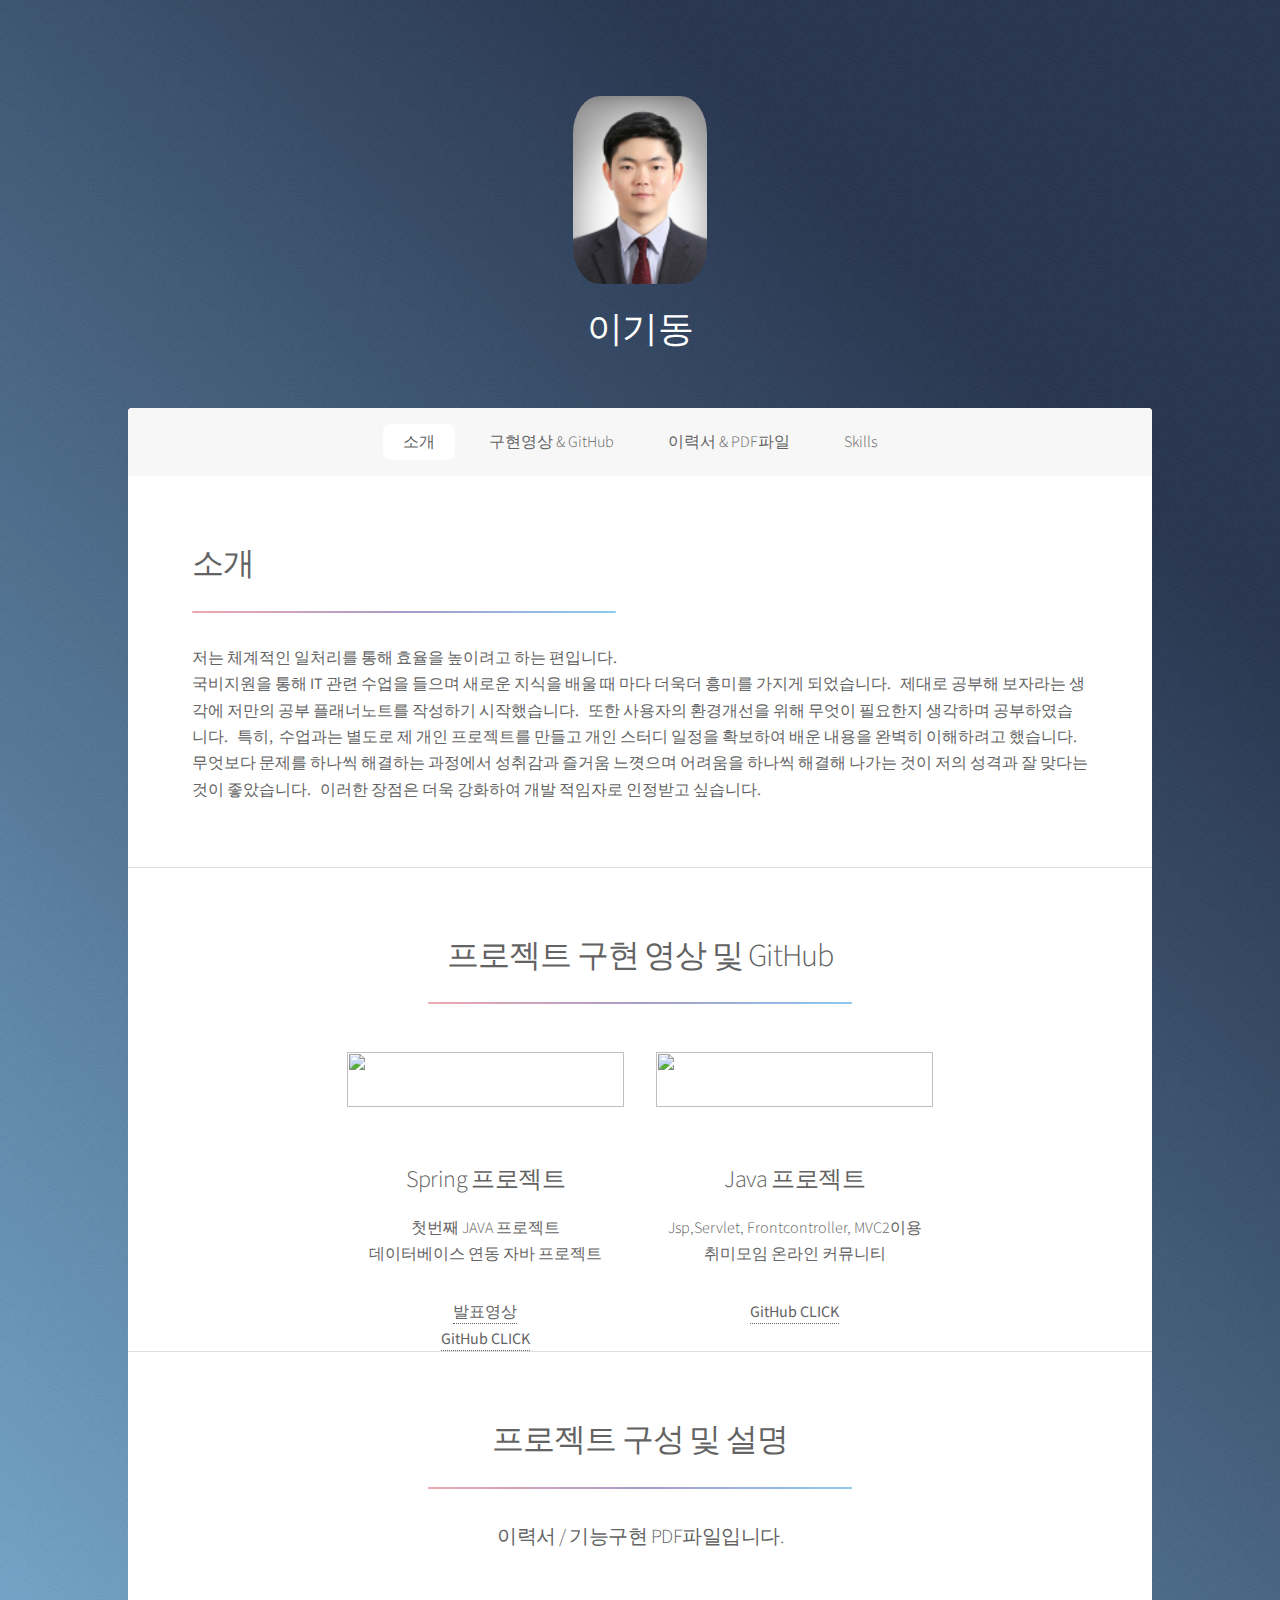
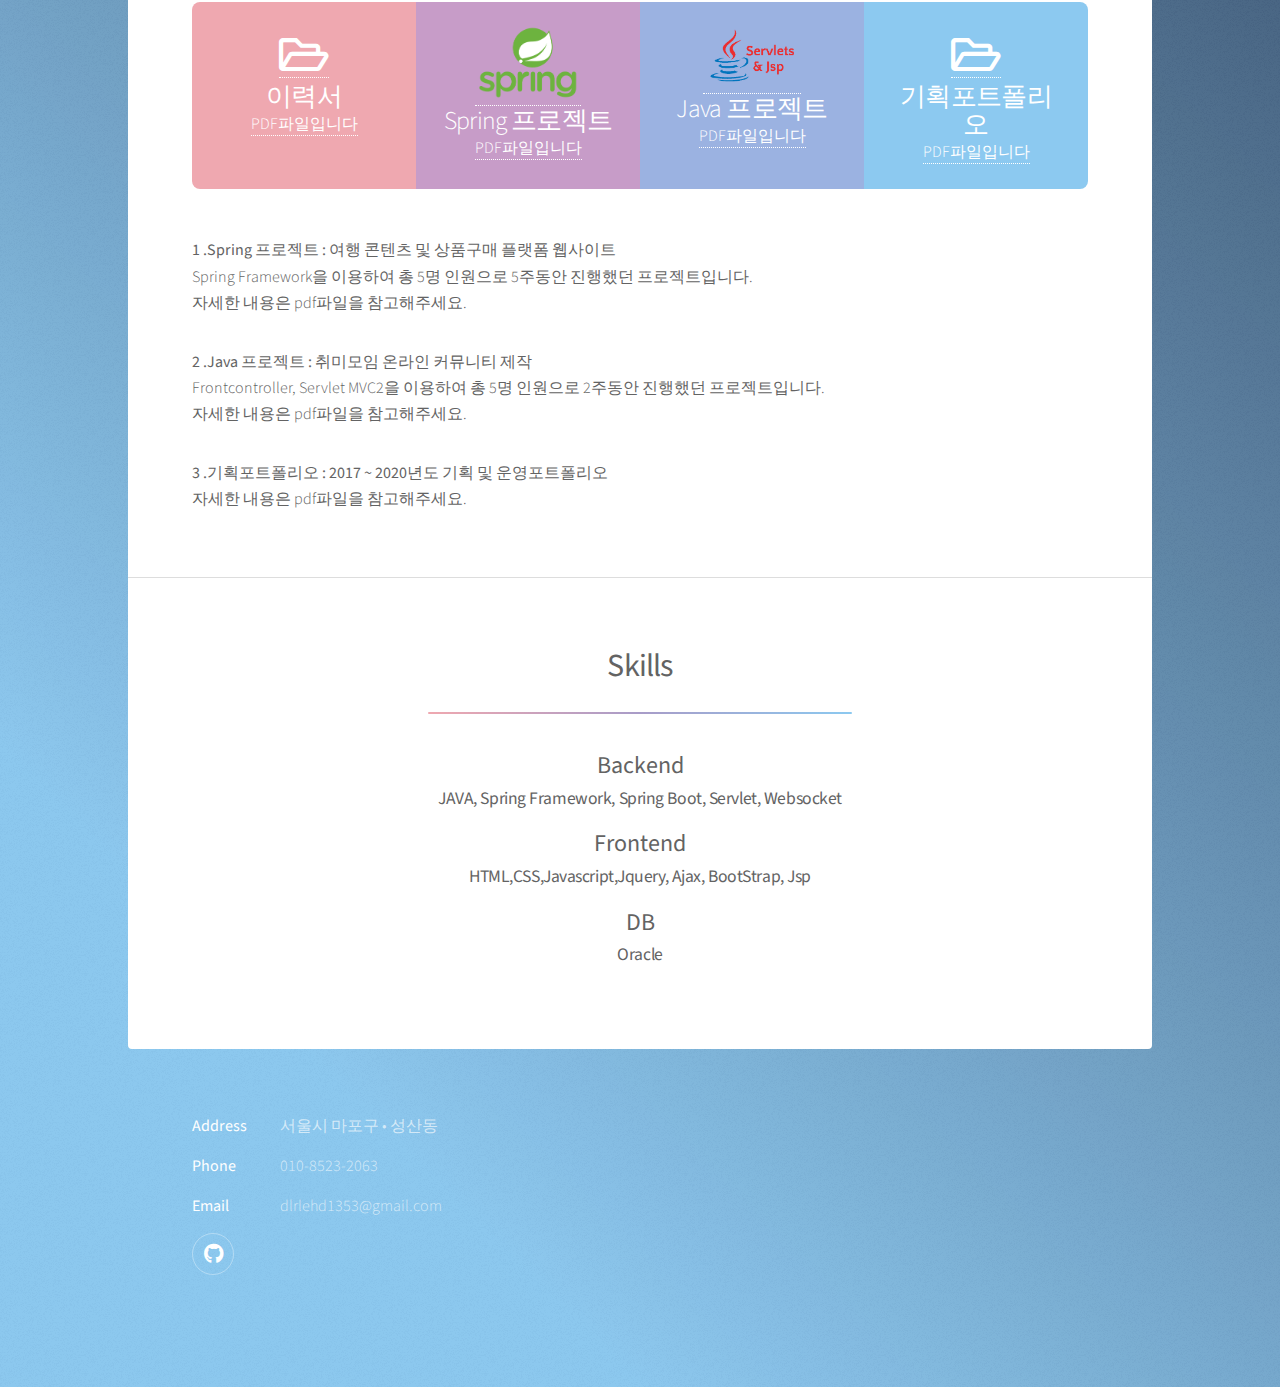
==== index.html @ ff9228d5 "update_resume_20211006" ====
<!DOCTYPE HTML>
<!--
	Stellar by HTML5 UP
	html5up.net | @ajlkn
	Free for personal and commercial use under the CCA 3.0 license (html5up.net/license)
-->
<html>
	<head>
		<title>Stellar by HTML5 UP</title>
		<meta charset="utf-8" />
		<meta name="viewport" content="width=device-width, initial-scale=1, user-scalable=no" />
		<link rel="stylesheet" href="assets/css/main.css" />
		<noscript><link rel="stylesheet" href="assets/css/noscript.css" /></noscript>
	</head>
	<body class="is-preload">

		<!-- Wrapper -->
			<div id="wrapper">

				<!-- Header -->
					<header id="header" class="alt">
						<span class="logo"><img src="images/idpic.jpg" alt="" /></span>
						<h1>이기동</h1>
					</header>

				<!-- Nav -->
					<nav id="nav">
						<ul>
							<li><a href="#intro" class="active">소개</a></li>
							<li><a href="#first">구현영상 & GitHub</a></li>
							<li><a href="#second">이력서 & PDF파일</a></li>
							<li><a href="#cta">Skills</a></li>
						</ul>
					</nav>

				<!-- Main -->
					<div id="main">

						<!-- Introduction -->
							<section id="intro" class="main">
								<div class="spotlight">
									<div class="content">
										<header class="major">
											<h2>소개</h2>
										</header>
										<p class="font_size">저는 체계적인 일처리를 통해 효율을 높이려고 하는 편입니다. <br>
											국비지원을 통해 IT 관련 수업을 들으며 새로운 지식을 배울 때 마다 더욱더 흥미를 가지게 되었습니다. &nbsp;
											제대로 공부해 보자라는 생각에 저만의 공부 플래너노트를 작성하기 시작했습니다. &nbsp; 
											또한 사용자의 환경개선을 위해 무엇이 필요한지 생각하며 공부하였습니다. &nbsp;
											특히,&nbsp; 수업과는 별도로 제 개인 프로젝트를 만들고 개인 스터디 일정을 확보하여 배운 내용을 완벽히 이해하려고 했습니다. &nbsp;
											무엇보다 문제를 하나씩 해결하는 과정에서 성취감과 즐거움 느꼇으며 어려움을 하나씩 해결해 나가는 것이 저의 성격과
											잘 맞다는 것이 좋았습니다. &nbsp; 이러한 장점은 더욱 강화하여 개발 적임자로 인정받고 싶습니다.
										</p>
									</div>
								</div>
							</section>

						<!-- First Section -->
							<section id="first" class="main special">
								<header class="major">
									<h2>프로젝트 구현 영상 및 GitHub</h2>
								</header>
								<ul class="features">
									<li>
										<img class="project_imgMain" src="images/java 메인화면.png"></img>
										<h2>Spring 프로젝트</h2>
										<p>첫번째 JAVA 프로젝트 <br>데이터베이스 연동 자바 프로젝트</p>
										<a href="https://bit.ly/3nSnLwA"><strong>발표영상</strong></a>
										<br>
										<a href="https://github.com/ricky9397/MiniProject"><strong>GitHub CLICK</strong></a>
									</li>
									<li>
										<img class="project_imgMain" src="images/springmain.png"></img>
										<h2>Java 프로젝트</h2>
										<p>Jsp,Servlet, Frontcontroller, MVC2이용<br>취미모임 온라인 커뮤니티</p>
										<a href="https://github.com/ricky9397/Spring_FinalProject"><strong>GitHub CLICK</strong></a>
									</li>
								</ul>
							</section>

						<!-- Second Section -->
							<section id="second" class="main special">
								<header class="major">
									<h2>프로젝트 구성 및 설명</h2>
									<p>이력서 / 기능구현 PDF파일입니다.</p>
								</header>
								<ul class="statistics">
									<li class="style1">
										<a href="개발지원_이력 및 자기소개서.pdf"><span class="icon fa-folder-open"></span>
										<strong>이력서</strong> PDF파일입니다</a>
									</li>
									<li class="style2">
										<a href="(07.26~09.05)final project 기술서.pdf"><img src="images/spring.png" class="jspsevlet_img">
										<strong>Spring 프로젝트</strong> PDF파일입니다</a>
									</li>
									<li class="style4">
										<a href="(06.14~07.02)semi project 기술서.pdf"><img src="images/jsp.png" class="spring_img">
										<strong>Java 프로젝트</strong> PDF파일입니다</a>
									</li>
									<li class="style5">
										<a href="(2017~2020년도)기획및운영포트폴리오.pdf"><span class="icon fa-folder-open"></span>
										<strong>기획포트폴리오</strong> PDF파일입니다</a>
									</li>
								</ul>
								<p class="p_font">
									<strong class="p_font">1 .Spring 프로젝트 : 여행 콘텐츠 및 상품구매 플랫폼 웹사이트</strong><br>
									Spring Framework을 이용하여 총 5명 인원으로 5주동안 진행했던 프로젝트입니다.<br> 
                                    자세한 내용은 pdf파일을 참고해주세요.
								</p>									
								<p class="p_font">
									<strong class="p_font">2 .Java 프로젝트 : 취미모임 온라인 커뮤니티 제작</strong><br>
                                    Frontcontroller, Servlet MVC2을 이용하여 총 5명 인원으로 2주동안 진행했던 프로젝트입니다.<br> 
                                    자세한 내용은 pdf파일을 참고해주세요.
								</p>
                                <p class="p_font">
									<strong class="p_font">3 .기획포트폴리오 : 2017 ~ 2020년도 기획 및 운영포트폴리오</strong><br>
                                    자세한 내용은 pdf파일을 참고해주세요.
								</p>
							</section>

						<!-- Get Started -->
							<section id="cta" class="main special">
								<header class="major">
									<h2 class="font_size">Skills</h2>
									<strong class="font_size2">Backend</strong><h4 class="font_size">JAVA, Spring Framework, Spring Boot, Servlet, Websocket</h4>
									<strong class="font_size2">Frontend</strong><h4 class="font_size">HTML,CSS,Javascript,Jquery, Ajax, BootStrap, Jsp</h4>
									<strong class="font_size2">DB</strong><h4 class="font_size">Oracle</h4>
								</header>
							</section>
					</div>

				<!-- Footer -->
					<footer id="footer">
						<section>
							<dl class="alt">
								<dt>Address</dt>
								<dd>서울시 마포구 &bull; 성산동</dd>
								<dt>Phone</dt>
								<dd>010-8523-2063</dd>
								<dt>Email</dt>
								<dd>dlrlehd1353@gmail.com</dd><a href="https://github.com/Leekidong1" class="icon brands fa-github alt"><span class="label">GitHub</span></a>
							</dl>
						</section>
					</footer>

			</div>

		<!-- Scripts -->
			<script src="assets/js/jquery.min.js"></script>
			<script src="assets/js/jquery.scrollex.min.js"></script>
			<script src="assets/js/jquery.scrolly.min.js"></script>
			<script src="assets/js/browser.min.js"></script>
			<script src="assets/js/breakpoints.min.js"></script>
			<script src="assets/js/util.js"></script>
			<script src="assets/js/main.js"></script>
	</body>
</html>
---- assets/css/main.css ----
@import url(fontawesome-all.min.css);
@import 'https://fonts.googleapis.com/css?family=Source+Sans+Pro:300,400';

/*
	Stellar by HTML5 UP
	html5up.net | @ajlkn
	Free for personal and commercial use under the CCA 3.0 license (html5up.net/license)
*/

html, body, div, span, applet, object,
iframe, h1, h2, h3, h4, h5, h6, p, blockquote,
pre, a, abbr, acronym, address, big, cite,
code, del, dfn, em, img, ins, kbd, q, s, samp,
small, strike, strong, sub, sup, tt, var, b,
u, i, center, dl, dt, dd, ol, ul, li, fieldset,
form, label, legend, table, caption, tbody,
tfoot, thead, tr, th, td, article, aside,
canvas, details, embed, figure, figcaption,
footer, header, hgroup, menu, nav, output, ruby,
section, summary, time, mark, audio, video {
	margin: 0;
	padding: 0;
	border: 0;
	font-size: 100%;
	font: inherit;
	vertical-align: baseline;}

article, aside, details, figcaption, figure,
footer, header, hgroup, menu, nav, section {
	display: block;}

.project_imgMain{
	width: 100%;
	height: 50%;
}
.font_size2{
	font-size: 1.5em;
}
.p_font{
	text-align: left;
}

.font_size{
	font-weight: 400;
}
.java_img{
	width: 38%;
	border-radius: 10%;
}	
.spring_img{
	width: 56%;
}
.jspsevlet_img{
	width: 60%;
}

body {
	line-height: 1;
}

ol, ul {
	list-style: none;
}

blockquote, q {
	quotes: none;
}

	blockquote:before, blockquote:after, q:before, q:after {
		content: '';
		content: none;
	}

table {
	border-collapse: collapse;
	border-spacing: 0;
}

body {
	-webkit-text-size-adjust: none;
}

mark {
	background-color: transparent;
	color: inherit;
}

input::-moz-focus-inner {
	border: 0;
	padding: 0;
}

input, select, textarea {
	-moz-appearance: none;
	-webkit-appearance: none;
	-ms-appearance: none;
	appearance: none;
}

/* Basic */

	@-ms-viewport {
		width: device-width;
	}

	body {
		-ms-overflow-style: scrollbar;
	}

	@media screen and (max-width: 480px) {

		html, body {
			min-width: 320px;
		}

	}

	html {
		box-sizing: border-box;
	}

	*, *:before, *:after {
		box-sizing: inherit;
	}

	body {
		background-color: #935d8c;
		background-image: url("images/overlay.png"), -moz-linear-gradient(45deg, #e37682 15%, #5f4d93 85%);
		background-image: url("images/overlay.png"), -webkit-linear-gradient(45deg, #e37682 15%, #5f4d93 85%);
		background-image: url("images/overlay.png"), -ms-linear-gradient(45deg, #e37682 15%, #5f4d93 85%);
		background-image: url("images/overlay.png"), linear-gradient(45deg, #8cc9f0 15%, #26334c 85%);
	}

		body.is-preload *, body.is-preload *:before, body.is-preload *:after {
			-moz-animation: none !important;
			-webkit-animation: none !important;
			-ms-animation: none !important;
			animation: none !important;
			-moz-transition: none !important;
			-webkit-transition: none !important;
			-ms-transition: none !important;
			transition: none !important;
		}

/* Type */

	body {
		background-color: #935d8c;
		color: rgba(255, 255, 255, 0.65);
	}

	body, input, select, textarea {
		font-family: "Source Sans Pro", Helvetica, sans-serif;
		font-size: 17pt;
		font-weight: 300;
		line-height: 1.65;
	}

		@media screen and (max-width: 1680px) {

			body, input, select, textarea {
				font-size: 14pt;
			}

		}

		@media screen and (max-width: 1280px) {

			body, input, select, textarea {
				font-size: 12pt;
			}

		}

		@media screen and (max-width: 360px) {

			body, input, select, textarea {
				font-size: 11pt;
			}

		}

	a {
		-moz-transition: color 0.2s ease, border-bottom 0.2s ease;
		-webkit-transition: color 0.2s ease, border-bottom 0.2s ease;
		-ms-transition: color 0.2s ease, border-bottom 0.2s ease;
		transition: color 0.2s ease, border-bottom 0.2s ease;
		text-decoration: none;
		border-bottom: dotted 1px;
		color: inherit;
	}

		a:hover {
			border-bottom-color: transparent;
		}

	strong, b {
		font-weight: 400;
	}

	em, i {
		font-style: italic;
	}

	p {
		margin: 0 0 2em 0;
	}

		p.content {
			-moz-columns: 20em 2;
			-webkit-columns: 20em 2;
			-ms-columns: 20em 2;
			columns: 20em 2;
			-moz-column-gap: 2em;
			-webkit-column-gap: 2em;
			-ms-column-gap: 2em;
			column-gap: 2em;
			text-align: justify;
		}

	h1, h2, h3, h4, h5, h6 {
		font-weight: 300;
		line-height: 1.5;
		margin: 0 0 0.7em 0;
		letter-spacing: -0.025em;
	}

		h1 a, h2 a, h3 a, h4 a, h5 a, h6 a {
			color: inherit;
			text-decoration: none;
		}

	h1 {
		font-size: 2.5em;
		line-height: 1.2;
	}

	h2 {
		font-size: 1.5em;
	}

	h3 {
		font-size: 1.25em;
	}

	h4 {
		font-size: 1.1em;
	}

	h5 {
		font-size: 0.9em;
	}

	h6 {
		font-size: 0.7em;
	}

	@media screen and (max-width: 736px) {

		h1 {
			font-size: 2em;
		}

	}

	sub {
		font-size: 0.8em;
		position: relative;
		top: 0.5em;
	}

	sup {
		font-size: 0.8em;
		position: relative;
		top: -0.5em;
	}

	blockquote {
		border-left: solid 4px;
		font-style: italic;
		margin: 0 0 2em 0;
		padding: 0.5em 0 0.5em 2em;
	}

	code {
		border-radius: 8px;
		border: solid 1px;
		font-family: "Courier New", monospace;
		font-size: 0.9em;
		margin: 0 0.25em;
		padding: 0.25em 0.65em;
	}

	pre {
		-webkit-overflow-scrolling: touch;
		font-family: "Courier New", monospace;
		font-size: 0.9em;
		margin: 0 0 2em 0;
	}

		pre code {
			display: block;
			line-height: 1.75;
			padding: 1em 1.5em;
			overflow-x: auto;
		}

	hr {
		border: 0;
		border-bottom: solid 1px;
		margin: 2em 0;
	}

		hr.major {
			margin: 3em 0;
		}

	.align-left {
		text-align: left;
	}

	.align-center {
		text-align: center;
	}

	.align-right {
		text-align: right;
	}

	input, select, textarea {
		color: #ffffff;
	}

	a:hover {
		color: #ffffff;
	}

	strong, b {
		color: #ffffff;
	}

	h1, h2, h3, h4, h5, h6 {
		color: #ffffff;
	}

	blockquote {
		border-left-color: rgba(255, 255, 255, 0.35);
	}

	code {
		background: rgba(255, 255, 255, 0.075);
		border-color: rgba(255, 255, 255, 0.35);
	}

	hr {
		border-bottom-color: rgba(255, 255, 255, 0.35);
	}

/* Row */

	.row {
		display: flex;
		flex-wrap: wrap;
		box-sizing: border-box;
		align-items: stretch;
	}

		.row > * {
			box-sizing: border-box;
		}

		.row.gtr-uniform > * > :last-child {
			margin-bottom: 0;
		}

		.row.aln-left {
			justify-content: flex-start;
		}

		.row.aln-center {
			justify-content: center;
		}

		.row.aln-right {
			justify-content: flex-end;
		}

		.row.aln-top {
			align-items: flex-start;
		}

		.row.aln-middle {
			align-items: center;
		}

		.row.aln-bottom {
			align-items: flex-end;
		}

		.row > .imp {
			order: -1;
		}

		.row > .col-1 {
			width: 8.33333%;
		}

		.row > .off-1 {
			margin-left: 8.33333%;
		}

		.row > .col-2 {
			width: 16.66667%;
		}

		.row > .off-2 {
			margin-left: 16.66667%;
		}

		.row > .col-3 {
			width: 25%;
		}

		.row > .off-3 {
			margin-left: 25%;
		}

		.row > .col-4 {
			width: 33.33333%;
		}

		.row > .off-4 {
			margin-left: 33.33333%;
		}

		.row > .col-5 {
			width: 41.66667%;
		}

		.row > .off-5 {
			margin-left: 41.66667%;
		}

		.row > .col-6 {
			width: 50%;
		}

		.row > .off-6 {
			margin-left: 50%;
		}

		.row > .col-7 {
			width: 58.33333%;
		}

		.row > .off-7 {
			margin-left: 58.33333%;
		}

		.row > .col-8 {
			width: 66.66667%;
		}

		.row > .off-8 {
			margin-left: 66.66667%;
		}

		.row > .col-9 {
			width: 75%;
		}

		.row > .off-9 {
			margin-left: 75%;
		}

		.row > .col-10 {
			width: 83.33333%;
		}

		.row > .off-10 {
			margin-left: 83.33333%;
		}

		.row > .col-11 {
			width: 91.66667%;
		}

		.row > .off-11 {
			margin-left: 91.66667%;
		}

		.row > .col-12 {
			width: 100%;
		}

		.row > .off-12 {
			margin-left: 100%;
		}

		.row.gtr-0 {
			margin-top: 0;
			margin-left: 0em;
		}

			.row.gtr-0 > * {
				padding: 0 0 0 0em;
			}

			.row.gtr-0.gtr-uniform {
				margin-top: 0em;
			}

				.row.gtr-0.gtr-uniform > * {
					padding-top: 0em;
				}

		.row.gtr-25 {
			margin-top: 0;
			margin-left: -0.375em;
		}

			.row.gtr-25 > * {
				padding: 0 0 0 0.375em;
			}

			.row.gtr-25.gtr-uniform {
				margin-top: -0.375em;
			}

				.row.gtr-25.gtr-uniform > * {
					padding-top: 0.375em;
				}

		.row.gtr-50 {
			margin-top: 0;
			margin-left: -0.75em;
		}

			.row.gtr-50 > * {
				padding: 0 0 0 0.75em;
			}

			.row.gtr-50.gtr-uniform {
				margin-top: -0.75em;
			}

				.row.gtr-50.gtr-uniform > * {
					padding-top: 0.75em;
				}

		.row {
			margin-top: 0;
			margin-left: -1.5em;
		}

			.row > * {
				padding: 0 0 0 1.5em;
			}

			.row.gtr-uniform {
				margin-top: -1.5em;
			}

				.row.gtr-uniform > * {
					padding-top: 1.5em;
				}

		.row.gtr-150 {
			margin-top: 0;
			margin-left: -2.25em;
		}

			.row.gtr-150 > * {
				padding: 0 0 0 2.25em;
			}

			.row.gtr-150.gtr-uniform {
				margin-top: -2.25em;
			}

				.row.gtr-150.gtr-uniform > * {
					padding-top: 2.25em;
				}

		.row.gtr-200 {
			margin-top: 0;
			margin-left: -3em;
		}

			.row.gtr-200 > * {
				padding: 0 0 0 3em;
			}

			.row.gtr-200.gtr-uniform {
				margin-top: -3em;
			}

				.row.gtr-200.gtr-uniform > * {
					padding-top: 3em;
				}

		@media screen and (max-width: 1680px) {

			.row {
				display: flex;
				flex-wrap: wrap;
				box-sizing: border-box;
				align-items: stretch;
			}

				.row > * {
					box-sizing: border-box;
				}

				.row.gtr-uniform > * > :last-child {
					margin-bottom: 0;
				}

				.row.aln-left {
					justify-content: flex-start;
				}

				.row.aln-center {
					justify-content: center;
				}

				.row.aln-right {
					justify-content: flex-end;
				}

				.row.aln-top {
					align-items: flex-start;
				}

				.row.aln-middle {
					align-items: center;
				}

				.row.aln-bottom {
					align-items: flex-end;
				}

				.row > .imp-xlarge {
					order: -1;
				}

				.row > .col-1-xlarge {
					width: 8.33333%;
				}

				.row > .off-1-xlarge {
					margin-left: 8.33333%;
				}

				.row > .col-2-xlarge {
					width: 16.66667%;
				}

				.row > .off-2-xlarge {
					margin-left: 16.66667%;
				}

				.row > .col-3-xlarge {
					width: 25%;
				}

				.row > .off-3-xlarge {
					margin-left: 25%;
				}

				.row > .col-4-xlarge {
					width: 33.33333%;
				}

				.row > .off-4-xlarge {
					margin-left: 33.33333%;
				}

				.row > .col-5-xlarge {
					width: 41.66667%;
				}

				.row > .off-5-xlarge {
					margin-left: 41.66667%;
				}

				.row > .col-6-xlarge {
					width: 50%;
				}

				.row > .off-6-xlarge {
					margin-left: 50%;
				}

				.row > .col-7-xlarge {
					width: 58.33333%;
				}

				.row > .off-7-xlarge {
					margin-left: 58.33333%;
				}

				.row > .col-8-xlarge {
					width: 66.66667%;
				}

				.row > .off-8-xlarge {
					margin-left: 66.66667%;
				}

				.row > .col-9-xlarge {
					width: 75%;
				}

				.row > .off-9-xlarge {
					margin-left: 75%;
				}

				.row > .col-10-xlarge {
					width: 83.33333%;
				}

				.row > .off-10-xlarge {
					margin-left: 83.33333%;
				}

				.row > .col-11-xlarge {
					width: 91.66667%;
				}

				.row > .off-11-xlarge {
					margin-left: 91.66667%;
				}

				.row > .col-12-xlarge {
					width: 100%;
				}

				.row > .off-12-xlarge {
					margin-left: 100%;
				}

				.row.gtr-0 {
					margin-top: 0;
					margin-left: 0em;
				}

					.row.gtr-0 > * {
						padding: 0 0 0 0em;
					}

					.row.gtr-0.gtr-uniform {
						margin-top: 0em;
					}

						.row.gtr-0.gtr-uniform > * {
							padding-top: 0em;
						}

				.row.gtr-25 {
					margin-top: 0;
					margin-left: -0.375em;
				}

					.row.gtr-25 > * {
						padding: 0 0 0 0.375em;
					}

					.row.gtr-25.gtr-uniform {
						margin-top: -0.375em;
					}

						.row.gtr-25.gtr-uniform > * {
							padding-top: 0.375em;
						}

				.row.gtr-50 {
					margin-top: 0;
					margin-left: -0.75em;
				}

					.row.gtr-50 > * {
						padding: 0 0 0 0.75em;
					}

					.row.gtr-50.gtr-uniform {
						margin-top: -0.75em;
					}

						.row.gtr-50.gtr-uniform > * {
							padding-top: 0.75em;
						}

				.row {
					margin-top: 0;
					margin-left: -1.5em;
				}

					.row > * {
						padding: 0 0 0 1.5em;
					}

					.row.gtr-uniform {
						margin-top: -1.5em;
					}

						.row.gtr-uniform > * {
							padding-top: 1.5em;
						}

				.row.gtr-150 {
					margin-top: 0;
					margin-left: -2.25em;
				}

					.row.gtr-150 > * {
						padding: 0 0 0 2.25em;
					}

					.row.gtr-150.gtr-uniform {
						margin-top: -2.25em;
					}

						.row.gtr-150.gtr-uniform > * {
							padding-top: 2.25em;
						}

				.row.gtr-200 {
					margin-top: 0;
					margin-left: -3em;
				}

					.row.gtr-200 > * {
						padding: 0 0 0 3em;
					}

					.row.gtr-200.gtr-uniform {
						margin-top: -3em;
					}

						.row.gtr-200.gtr-uniform > * {
							padding-top: 3em;
						}

		}

		@media screen and (max-width: 1280px) {

			.row {
				display: flex;
				flex-wrap: wrap;
				box-sizing: border-box;
				align-items: stretch;
			}

				.row > * {
					box-sizing: border-box;
				}

				.row.gtr-uniform > * > :last-child {
					margin-bottom: 0;
				}

				.row.aln-left {
					justify-content: flex-start;
				}

				.row.aln-center {
					justify-content: center;
				}

				.row.aln-right {
					justify-content: flex-end;
				}

				.row.aln-top {
					align-items: flex-start;
				}

				.row.aln-middle {
					align-items: center;
				}

				.row.aln-bottom {
					align-items: flex-end;
				}

				.row > .imp-large {
					order: -1;
				}

				.row > .col-1-large {
					width: 8.33333%;
				}

				.row > .off-1-large {
					margin-left: 8.33333%;
				}

				.row > .col-2-large {
					width: 16.66667%;
				}

				.row > .off-2-large {
					margin-left: 16.66667%;
				}

				.row > .col-3-large {
					width: 25%;
				}

				.row > .off-3-large {
					margin-left: 25%;
				}

				.row > .col-4-large {
					width: 33.33333%;
				}

				.row > .off-4-large {
					margin-left: 33.33333%;
				}

				.row > .col-5-large {
					width: 41.66667%;
				}

				.row > .off-5-large {
					margin-left: 41.66667%;
				}

				.row > .col-6-large {
					width: 50%;
				}

				.row > .off-6-large {
					margin-left: 50%;
				}

				.row > .col-7-large {
					width: 58.33333%;
				}

				.row > .off-7-large {
					margin-left: 58.33333%;
				}

				.row > .col-8-large {
					width: 66.66667%;
				}

				.row > .off-8-large {
					margin-left: 66.66667%;
				}

				.row > .col-9-large {
					width: 75%;
				}

				.row > .off-9-large {
					margin-left: 75%;
				}

				.row > .col-10-large {
					width: 83.33333%;
				}

				.row > .off-10-large {
					margin-left: 83.33333%;
				}

				.row > .col-11-large {
					width: 91.66667%;
				}

				.row > .off-11-large {
					margin-left: 91.66667%;
				}

				.row > .col-12-large {
					width: 100%;
				}

				.row > .off-12-large {
					margin-left: 100%;
				}

				.row.gtr-0 {
					margin-top: 0;
					margin-left: 0em;
				}

					.row.gtr-0 > * {
						padding: 0 0 0 0em;
					}

					.row.gtr-0.gtr-uniform {
						margin-top: 0em;
					}

						.row.gtr-0.gtr-uniform > * {
							padding-top: 0em;
						}

				.row.gtr-25 {
					margin-top: 0;
					margin-left: -0.375em;
				}

					.row.gtr-25 > * {
						padding: 0 0 0 0.375em;
					}

					.row.gtr-25.gtr-uniform {
						margin-top: -0.375em;
					}

						.row.gtr-25.gtr-uniform > * {
							padding-top: 0.375em;
						}

				.row.gtr-50 {
					margin-top: 0;
					margin-left: -0.75em;
				}

					.row.gtr-50 > * {
						padding: 0 0 0 0.75em;
					}

					.row.gtr-50.gtr-uniform {
						margin-top: -0.75em;
					}

						.row.gtr-50.gtr-uniform > * {
							padding-top: 0.75em;
						}

				.row {
					margin-top: 0;
					margin-left: -1.5em;
				}

					.row > * {
						padding: 0 0 0 1.5em;
					}

					.row.gtr-uniform {
						margin-top: -1.5em;
					}

						.row.gtr-uniform > * {
							padding-top: 1.5em;
						}

				.row.gtr-150 {
					margin-top: 0;
					margin-left: -2.25em;
				}

					.row.gtr-150 > * {
						padding: 0 0 0 2.25em;
					}

					.row.gtr-150.gtr-uniform {
						margin-top: -2.25em;
					}

						.row.gtr-150.gtr-uniform > * {
							padding-top: 2.25em;
						}

				.row.gtr-200 {
					margin-top: 0;
					margin-left: -3em;
				}

					.row.gtr-200 > * {
						padding: 0 0 0 3em;
					}

					.row.gtr-200.gtr-uniform {
						margin-top: -3em;
					}

						.row.gtr-200.gtr-uniform > * {
							padding-top: 3em;
						}

		}

		@media screen and (max-width: 980px) {

			.row {
				display: flex;
				flex-wrap: wrap;
				box-sizing: border-box;
				align-items: stretch;
			}

				.row > * {
					box-sizing: border-box;
				}

				.row.gtr-uniform > * > :last-child {
					margin-bottom: 0;
				}

				.row.aln-left {
					justify-content: flex-start;
				}

				.row.aln-center {
					justify-content: center;
				}

				.row.aln-right {
					justify-content: flex-end;
				}

				.row.aln-top {
					align-items: flex-start;
				}

				.row.aln-middle {
					align-items: center;
				}

				.row.aln-bottom {
					align-items: flex-end;
				}

				.row > .imp-medium {
					order: -1;
				}

				.row > .col-1-medium {
					width: 8.33333%;
				}

				.row > .off-1-medium {
					margin-left: 8.33333%;
				}

				.row > .col-2-medium {
					width: 16.66667%;
				}

				.row > .off-2-medium {
					margin-left: 16.66667%;
				}

				.row > .col-3-medium {
					width: 25%;
				}

				.row > .off-3-medium {
					margin-left: 25%;
				}

				.row > .col-4-medium {
					width: 33.33333%;
				}

				.row > .off-4-medium {
					margin-left: 33.33333%;
				}

				.row > .col-5-medium {
					width: 41.66667%;
				}

				.row > .off-5-medium {
					margin-left: 41.66667%;
				}

				.row > .col-6-medium {
					width: 50%;
				}

				.row > .off-6-medium {
					margin-left: 50%;
				}

				.row > .col-7-medium {
					width: 58.33333%;
				}

				.row > .off-7-medium {
					margin-left: 58.33333%;
				}

				.row > .col-8-medium {
					width: 66.66667%;
				}

				.row > .off-8-medium {
					margin-left: 66.66667%;
				}

				.row > .col-9-medium {
					width: 75%;
				}

				.row > .off-9-medium {
					margin-left: 75%;
				}

				.row > .col-10-medium {
					width: 83.33333%;
				}

				.row > .off-10-medium {
					margin-left: 83.33333%;
				}

				.row > .col-11-medium {
					width: 91.66667%;
				}

				.row > .off-11-medium {
					margin-left: 91.66667%;
				}

				.row > .col-12-medium {
					width: 100%;
				}

				.row > .off-12-medium {
					margin-left: 100%;
				}

				.row.gtr-0 {
					margin-top: 0;
					margin-left: 0em;
				}

					.row.gtr-0 > * {
						padding: 0 0 0 0em;
					}

					.row.gtr-0.gtr-uniform {
						margin-top: 0em;
					}

						.row.gtr-0.gtr-uniform > * {
							padding-top: 0em;
						}

				.row.gtr-25 {
					margin-top: 0;
					margin-left: -0.375em;
				}

					.row.gtr-25 > * {
						padding: 0 0 0 0.375em;
					}

					.row.gtr-25.gtr-uniform {
						margin-top: -0.375em;
					}

						.row.gtr-25.gtr-uniform > * {
							padding-top: 0.375em;
						}

				.row.gtr-50 {
					margin-top: 0;
					margin-left: -0.75em;
				}

					.row.gtr-50 > * {
						padding: 0 0 0 0.75em;
					}

					.row.gtr-50.gtr-uniform {
						margin-top: -0.75em;
					}

						.row.gtr-50.gtr-uniform > * {
							padding-top: 0.75em;
						}

				.row {
					margin-top: 0;
					margin-left: -1.5em;
				}

					.row > * {
						padding: 0 0 0 1.5em;
					}

					.row.gtr-uniform {
						margin-top: -1.5em;
					}

						.row.gtr-uniform > * {
							padding-top: 1.5em;
						}

				.row.gtr-150 {
					margin-top: 0;
					margin-left: -2.25em;
				}

					.row.gtr-150 > * {
						padding: 0 0 0 2.25em;
					}

					.row.gtr-150.gtr-uniform {
						margin-top: -2.25em;
					}

						.row.gtr-150.gtr-uniform > * {
							padding-top: 2.25em;
						}

				.row.gtr-200 {
					margin-top: 0;
					margin-left: -3em;
				}

					.row.gtr-200 > * {
						padding: 0 0 0 3em;
					}

					.row.gtr-200.gtr-uniform {
						margin-top: -3em;
					}

						.row.gtr-200.gtr-uniform > * {
							padding-top: 3em;
						}

		}

		@media screen and (max-width: 736px) {

			.row {
				display: flex;
				flex-wrap: wrap;
				box-sizing: border-box;
				align-items: stretch;
			}

				.row > * {
					box-sizing: border-box;
				}

				.row.gtr-uniform > * > :last-child {
					margin-bottom: 0;
				}

				.row.aln-left {
					justify-content: flex-start;
				}

				.row.aln-center {
					justify-content: center;
				}

				.row.aln-right {
					justify-content: flex-end;
				}

				.row.aln-top {
					align-items: flex-start;
				}

				.row.aln-middle {
					align-items: center;
				}

				.row.aln-bottom {
					align-items: flex-end;
				}

				.row > .imp-small {
					order: -1;
				}

				.row > .col-1-small {
					width: 8.33333%;
				}

				.row > .off-1-small {
					margin-left: 8.33333%;
				}

				.row > .col-2-small {
					width: 16.66667%;
				}

				.row > .off-2-small {
					margin-left: 16.66667%;
				}

				.row > .col-3-small {
					width: 25%;
				}

				.row > .off-3-small {
					margin-left: 25%;
				}

				.row > .col-4-small {
					width: 33.33333%;
				}

				.row > .off-4-small {
					margin-left: 33.33333%;
				}

				.row > .col-5-small {
					width: 41.66667%;
				}

				.row > .off-5-small {
					margin-left: 41.66667%;
				}

				.row > .col-6-small {
					width: 50%;
				}

				.row > .off-6-small {
					margin-left: 50%;
				}

				.row > .col-7-small {
					width: 58.33333%;
				}

				.row > .off-7-small {
					margin-left: 58.33333%;
				}

				.row > .col-8-small {
					width: 66.66667%;
				}

				.row > .off-8-small {
					margin-left: 66.66667%;
				}

				.row > .col-9-small {
					width: 75%;
				}

				.row > .off-9-small {
					margin-left: 75%;
				}

				.row > .col-10-small {
					width: 83.33333%;
				}

				.row > .off-10-small {
					margin-left: 83.33333%;
				}

				.row > .col-11-small {
					width: 91.66667%;
				}

				.row > .off-11-small {
					margin-left: 91.66667%;
				}

				.row > .col-12-small {
					width: 100%;
				}

				.row > .off-12-small {
					margin-left: 100%;
				}

				.row.gtr-0 {
					margin-top: 0;
					margin-left: 0em;
				}

					.row.gtr-0 > * {
						padding: 0 0 0 0em;
					}

					.row.gtr-0.gtr-uniform {
						margin-top: 0em;
					}

						.row.gtr-0.gtr-uniform > * {
							padding-top: 0em;
						}

				.row.gtr-25 {
					margin-top: 0;
					margin-left: -0.25em;
				}

					.row.gtr-25 > * {
						padding: 0 0 0 0.25em;
					}

					.row.gtr-25.gtr-uniform {
						margin-top: -0.25em;
					}

						.row.gtr-25.gtr-uniform > * {
							padding-top: 0.25em;
						}

				.row.gtr-50 {
					margin-top: 0;
					margin-left: -0.5em;
				}

					.row.gtr-50 > * {
						padding: 0 0 0 0.5em;
					}

					.row.gtr-50.gtr-uniform {
						margin-top: -0.5em;
					}

						.row.gtr-50.gtr-uniform > * {
							padding-top: 0.5em;
						}

				.row {
					margin-top: 0;
					margin-left: -1em;
				}

					.row > * {
						padding: 0 0 0 1em;
					}

					.row.gtr-uniform {
						margin-top: -1em;
					}

						.row.gtr-uniform > * {
							padding-top: 1em;
						}

				.row.gtr-150 {
					margin-top: 0;
					margin-left: -1.5em;
				}

					.row.gtr-150 > * {
						padding: 0 0 0 1.5em;
					}

					.row.gtr-150.gtr-uniform {
						margin-top: -1.5em;
					}

						.row.gtr-150.gtr-uniform > * {
							padding-top: 1.5em;
						}

				.row.gtr-200 {
					margin-top: 0;
					margin-left: -2em;
				}

					.row.gtr-200 > * {
						padding: 0 0 0 2em;
					}

					.row.gtr-200.gtr-uniform {
						margin-top: -2em;
					}

						.row.gtr-200.gtr-uniform > * {
							padding-top: 2em;
						}

		}

		@media screen and (max-width: 480px) {

			.row {
				display: flex;
				flex-wrap: wrap;
				box-sizing: border-box;
				align-items: stretch;
			}

				.row > * {
					box-sizing: border-box;
				}

				.row.gtr-uniform > * > :last-child {
					margin-bottom: 0;
				}

				.row.aln-left {
					justify-content: flex-start;
				}

				.row.aln-center {
					justify-content: center;
				}

				.row.aln-right {
					justify-content: flex-end;
				}

				.row.aln-top {
					align-items: flex-start;
				}

				.row.aln-middle {
					align-items: center;
				}

				.row.aln-bottom {
					align-items: flex-end;
				}

				.row > .imp-xsmall {
					order: -1;
				}

				.row > .col-1-xsmall {
					width: 8.33333%;
				}

				.row > .off-1-xsmall {
					margin-left: 8.33333%;
				}

				.row > .col-2-xsmall {
					width: 16.66667%;
				}

				.row > .off-2-xsmall {
					margin-left: 16.66667%;
				}

				.row > .col-3-xsmall {
					width: 25%;
				}

				.row > .off-3-xsmall {
					margin-left: 25%;
				}

				.row > .col-4-xsmall {
					width: 33.33333%;
				}

				.row > .off-4-xsmall {
					margin-left: 33.33333%;
				}

				.row > .col-5-xsmall {
					width: 41.66667%;
				}

				.row > .off-5-xsmall {
					margin-left: 41.66667%;
				}

				.row > .col-6-xsmall {
					width: 50%;
				}

				.row > .off-6-xsmall {
					margin-left: 50%;
				}

				.row > .col-7-xsmall {
					width: 58.33333%;
				}

				.row > .off-7-xsmall {
					margin-left: 58.33333%;
				}

				.row > .col-8-xsmall {
					width: 66.66667%;
				}

				.row > .off-8-xsmall {
					margin-left: 66.66667%;
				}

				.row > .col-9-xsmall {
					width: 75%;
				}

				.row > .off-9-xsmall {
					margin-left: 75%;
				}

				.row > .col-10-xsmall {
					width: 83.33333%;
				}

				.row > .off-10-xsmall {
					margin-left: 83.33333%;
				}

				.row > .col-11-xsmall {
					width: 91.66667%;
				}

				.row > .off-11-xsmall {
					margin-left: 91.66667%;
				}

				.row > .col-12-xsmall {
					width: 100%;
				}

				.row > .off-12-xsmall {
					margin-left: 100%;
				}

				.row.gtr-0 {
					margin-top: 0;
					margin-left: 0em;
				}

					.row.gtr-0 > * {
						padding: 0 0 0 0em;
					}

					.row.gtr-0.gtr-uniform {
						margin-top: 0em;
					}

						.row.gtr-0.gtr-uniform > * {
							padding-top: 0em;
						}

				.row.gtr-25 {
					margin-top: 0;
					margin-left: -0.3125em;
				}

					.row.gtr-25 > * {
						padding: 0 0 0 0.3125em;
					}

					.row.gtr-25.gtr-uniform {
						margin-top: -0.3125em;
					}

						.row.gtr-25.gtr-uniform > * {
							padding-top: 0.3125em;
						}

				.row.gtr-50 {
					margin-top: 0;
					margin-left: -0.625em;
				}

					.row.gtr-50 > * {
						padding: 0 0 0 0.625em;
					}

					.row.gtr-50.gtr-uniform {
						margin-top: -0.625em;
					}

						.row.gtr-50.gtr-uniform > * {
							padding-top: 0.625em;
						}

				.row {
					margin-top: 0;
					margin-left: -1.25em;
				}

					.row > * {
						padding: 0 0 0 1.25em;
					}

					.row.gtr-uniform {
						margin-top: -1.25em;
					}

						.row.gtr-uniform > * {
							padding-top: 1.25em;
						}

				.row.gtr-150 {
					margin-top: 0;
					margin-left: -1.875em;
				}

					.row.gtr-150 > * {
						padding: 0 0 0 1.875em;
					}

					.row.gtr-150.gtr-uniform {
						margin-top: -1.875em;
					}

						.row.gtr-150.gtr-uniform > * {
							padding-top: 1.875em;
						}

				.row.gtr-200 {
					margin-top: 0;
					margin-left: -2.5em;
				}

					.row.gtr-200 > * {
						padding: 0 0 0 2.5em;
					}

					.row.gtr-200.gtr-uniform {
						margin-top: -2.5em;
					}

						.row.gtr-200.gtr-uniform > * {
							padding-top: 2.5em;
						}

		}

/* Box */

	.box {
		border-radius: 8px;
		border: solid;
		margin-bottom: 2em;
		padding: 1.5em;
	}

		.box > :last-child,
		.box > :last-child > :last-child,
		.box > :last-child > :last-child > :last-child {
			margin-bottom: 0;
		}

		.box.alt {
			border: 0;
			border-radius: 0;
			padding: 0;
		}

	.box {
		border-color: rgba(255, 255, 255, 0.35);
	}

/* Button */

	input[type="submit"],
	input[type="reset"],
	input[type="button"],
	button,
	.button {
		-moz-appearance: none;
		-webkit-appearance: none;
		-ms-appearance: none;
		appearance: none;
		-moz-transition: background-color 0.2s ease-in-out, color 0.2s ease-in-out;
		-webkit-transition: background-color 0.2s ease-in-out, color 0.2s ease-in-out;
		-ms-transition: background-color 0.2s ease-in-out, color 0.2s ease-in-out;
		transition: background-color 0.2s ease-in-out, color 0.2s ease-in-out;
		border-radius: 8px;
		border: 0;
		cursor: pointer;
		display: inline-block;
		font-weight: 300;
		height: 2.75em;
		line-height: 2.75em;
		min-width: 9.25em;
		padding: 0 1.5em;
		text-align: center;
		text-decoration: none;
		white-space: nowrap;
	}

		input[type="submit"].icon,
		input[type="reset"].icon,
		input[type="button"].icon,
		button.icon,
		.button.icon {
			padding-left: 1.35em;
		}

			input[type="submit"].icon:before,
			input[type="reset"].icon:before,
			input[type="button"].icon:before,
			button.icon:before,
			.button.icon:before {
				margin-right: 0.5em;
			}

		input[type="submit"].fit,
		input[type="reset"].fit,
		input[type="button"].fit,
		button.fit,
		.button.fit {
			width: 100%;
		}

		input[type="submit"].small,
		input[type="reset"].small,
		input[type="button"].small,
		button.small,
		.button.small {
			font-size: 0.8em;
		}

		input[type="submit"].large,
		input[type="reset"].large,
		input[type="button"].large,
		button.large,
		.button.large {
			font-size: 1.35em;
		}

		input[type="submit"].disabled, input[type="submit"]:disabled,
		input[type="reset"].disabled,
		input[type="reset"]:disabled,
		input[type="button"].disabled,
		input[type="button"]:disabled,
		button.disabled,
		button:disabled,
		.button.disabled,
		.button:disabled {
			pointer-events: none;
			opacity: 0.25;
		}

		@media screen and (max-width: 736px) {

			input[type="submit"],
			input[type="reset"],
			input[type="button"],
			button,
			.button {
				min-width: 0;
			}

		}

	input[type="submit"],
	input[type="reset"],
	input[type="button"],
	button,
	.button {
		background-color: transparent;
		box-shadow: inset 0 0 0 1px rgba(255, 255, 255, 0.35);
		color: #ffffff !important;
	}

		input[type="submit"]:hover,
		input[type="reset"]:hover,
		input[type="button"]:hover,
		button:hover,
		.button:hover {
			background-color: rgba(255, 255, 255, 0.075);
		}

		input[type="submit"]:active,
		input[type="reset"]:active,
		input[type="button"]:active,
		button:active,
		.button:active {
			background-color: rgba(255, 255, 255, 0.2);
		}

		input[type="submit"].icon:before,
		input[type="reset"].icon:before,
		input[type="button"].icon:before,
		button.icon:before,
		.button.icon:before {
			color: rgba(255, 255, 255, 0.5);
		}

		input[type="submit"].primary,
		input[type="reset"].primary,
		input[type="button"].primary,
		button.primary,
		.button.primary {
			background-color: #8cc9f0;
			color: #ffffff !important;
			box-shadow: none;
		}

			input[type="submit"].primary:hover,
			input[type="reset"].primary:hover,
			input[type="button"].primary:hover,
			button.primary:hover,
			.button.primary:hover {
				background-color: #9acff2;
			}

			input[type="submit"].primary:active,
			input[type="reset"].primary:active,
			input[type="button"].primary:active,
			button.primary:active,
			.button.primary:active {
				background-color: #7ec3ee;
			}

			input[type="submit"].primary.icon:before,
			input[type="reset"].primary.icon:before,
			input[type="button"].primary.icon:before,
			button.primary.icon:before,
			.button.primary.icon:before {
				color: #ffffff !important;
			}

/* Form */

	form {
		margin: 0 0 2em 0;
	}

	label {
		display: block;
		font-size: 0.9em;
		font-weight: 400;
		margin: 0 0 1em 0;
	}

	input[type="text"],
	input[type="password"],
	input[type="email"],
	select,
	textarea {
		-moz-appearance: none;
		-webkit-appearance: none;
		-ms-appearance: none;
		appearance: none;
		border-radius: 8px;
		border: solid 1px;
		color: inherit;
		display: block;
		outline: 0;
		padding: 0 1em;
		text-decoration: none;
		width: 100%;
	}

		input[type="text"]:invalid,
		input[type="password"]:invalid,
		input[type="email"]:invalid,
		select:invalid,
		textarea:invalid {
			box-shadow: none;
		}

	select {
		background-size: 1.25rem;
		background-repeat: no-repeat;
		background-position: calc(100% - 1rem) center;
		height: 2.75em;
		padding-right: 2.75em;
		text-overflow: ellipsis;
	}

		select:focus::-ms-value {
			background-color: transparent;
		}

		select::-ms-expand {
			display: none;
		}

	input[type="text"],
	input[type="password"],
	input[type="email"],
	select {
		height: 2.75em;
	}

	textarea {
		padding: 0.75em 1em;
	}

	input[type="checkbox"],
	input[type="radio"] {
		-moz-appearance: none;
		-webkit-appearance: none;
		-ms-appearance: none;
		appearance: none;
		display: block;
		float: left;
		margin-right: -2em;
		opacity: 0;
		width: 1em;
		z-index: -1;
	}

		input[type="checkbox"] + label,
		input[type="radio"] + label {
			text-decoration: none;
			cursor: pointer;
			display: inline-block;
			font-size: 1em;
			font-weight: 300;
			padding-left: 2.4em;
			padding-right: 0.75em;
			position: relative;
		}

			input[type="checkbox"] + label:before,
			input[type="radio"] + label:before {
				-moz-osx-font-smoothing: grayscale;
				-webkit-font-smoothing: antialiased;
				display: inline-block;
				font-style: normal;
				font-variant: normal;
				text-rendering: auto;
				line-height: 1;
				text-transform: none !important;
				font-family: 'Font Awesome 5 Free';
				font-weight: 900;
			}

			input[type="checkbox"] + label:before,
			input[type="radio"] + label:before {
				border-radius: 8px;
				border: solid 1px;
				content: '';
				display: inline-block;
				font-size: 0.8em;
				height: 2.0625em;
				left: 0;
				line-height: 2.0625em;
				position: absolute;
				text-align: center;
				top: 0;
				width: 2.0625em;
			}

		input[type="checkbox"]:checked + label:before,
		input[type="radio"]:checked + label:before {
			content: '\f00c';
		}

	input[type="checkbox"] + label:before {
		border-radius: 8px;
	}

	input[type="radio"] + label:before {
		border-radius: 100%;
	}

	::-webkit-input-placeholder {
		opacity: 1.0;
	}

	:-moz-placeholder {
		opacity: 1.0;
	}

	::-moz-placeholder {
		opacity: 1.0;
	}

	:-ms-input-placeholder {
		opacity: 1.0;
	}

	label {
		color: #ffffff;
	}

	input[type="text"],
	input[type="password"],
	input[type="email"],
	select,
	textarea {
		background-color: rgba(255, 255, 255, 0.075);
		border-color: rgba(255, 255, 255, 0.35);
	}

		input[type="text"]:focus,
		input[type="password"]:focus,
		input[type="email"]:focus,
		select:focus,
		textarea:focus {
			border-color: #8cc9f0;
			box-shadow: 0 0 0 1px #8cc9f0;
		}

	select {
		background-image: url("data:image/svg+xml;charset=utf8,%3Csvg xmlns='http://www.w3.org/2000/svg' width='40' height='40' preserveAspectRatio='none' viewBox='0 0 40 40'%3E%3Cpath d='M9.4,12.3l10.4,10.4l10.4-10.4c0.2-0.2,0.5-0.4,0.9-0.4c0.3,0,0.6,0.1,0.9,0.4l3.3,3.3c0.2,0.2,0.4,0.5,0.4,0.9 c0,0.4-0.1,0.6-0.4,0.9L20.7,31.9c-0.2,0.2-0.5,0.4-0.9,0.4c-0.3,0-0.6-0.1-0.9-0.4L4.3,17.3c-0.2-0.2-0.4-0.5-0.4-0.9 c0-0.4,0.1-0.6,0.4-0.9l3.3-3.3c0.2-0.2,0.5-0.4,0.9-0.4S9.1,12.1,9.4,12.3z' fill='rgba(255, 255, 255, 0.35)' /%3E%3C/svg%3E");
	}

		select option {
			color: #ffffff;
			background: #935d8c;
		}

	input[type="checkbox"] + label,
	input[type="radio"] + label {
		color: rgba(255, 255, 255, 0.65);
	}

		input[type="checkbox"] + label:before,
		input[type="radio"] + label:before {
			background: rgba(255, 255, 255, 0.075);
			border-color: rgba(255, 255, 255, 0.35);
		}

	input[type="checkbox"]:checked + label:before,
	input[type="radio"]:checked + label:before {
		background-color: #ffffff;
		border-color: #ffffff;
		color: #935d8c;
	}

	input[type="checkbox"]:focus + label:before,
	input[type="radio"]:focus + label:before {
		border-color: #8cc9f0;
		box-shadow: 0 0 0 1px #8cc9f0;
	}

	::-webkit-input-placeholder {
		color: rgba(255, 255, 255, 0.5) !important;
	}

	:-moz-placeholder {
		color: rgba(255, 255, 255, 0.5) !important;
	}

	::-moz-placeholder {
		color: rgba(255, 255, 255, 0.5) !important;
	}

	:-ms-input-placeholder {
		color: rgba(255, 255, 255, 0.5) !important;
	}

	.formerize-placeholder {
		color: rgba(255, 255, 255, 0.5) !important;
	}

/* Icon */

	.icon {
		text-decoration: none;
		-moz-transition: background-color 0.2s ease-in-out, color 0.2s ease-in-out;
		-webkit-transition: background-color 0.2s ease-in-out, color 0.2s ease-in-out;
		-ms-transition: background-color 0.2s ease-in-out, color 0.2s ease-in-out;
		transition: background-color 0.2s ease-in-out, color 0.2s ease-in-out;
		border-bottom: none;
		position: relative;
	}

		.icon:before {
			-moz-osx-font-smoothing: grayscale;
			-webkit-font-smoothing: antialiased;
			display: inline-block;
			font-style: normal;
			font-variant: normal;
			text-rendering: auto;
			line-height: 1;
			text-transform: none !important;
			font-family: 'Font Awesome 5 Free';
			font-weight: 400;
		}

		.icon > .label {
			display: none;
		}

		.icon:before {
			line-height: solid;
		}

		.icon.solid:before {
			font-weight: 900;
		}

		.icon.brands:before {
			font-family: 'Font Awesome 5 Brands';
		}

		.icon.major {
			border: solid 1px;
			display: inline-block;
			border-radius: 100%;
			padding: 0.65em;
			margin: 0 0 2em 0;
			cursor: default;
		}

			.icon.major:before {
				display: inline-block;
				font-size: 6.25rem;
				width: 2.25em;
				height: 2.25em;
				line-height: 2.2em;
				border-radius: 100%;
				border: solid 1px;
				text-align: center;
			}

		.icon.alt {
			display: inline-block;
			border: solid 1px;
			border-radius: 100%;
		}

			.icon.alt:before {
				display: block;
				font-size: 1.25em;
				width: 2em;
				height: 2em;
				text-align: center;
				line-height: 2em;
			}

		.icon.style1 {
			color: #efa8b0;
		}

		.icon.style2 {
			color: #c79cc8;
		}

		.icon.style3 {
			color: #a89cc8;
		}

		.icon.style4 {
			color: #9bb2e1;
		}

		.icon.style5 {
			color: #8cc9f0;
		}

		@media screen and (max-width: 1680px) {

			.icon.major:before {
				font-size: 5.5rem;
			}

		}

		@media screen and (max-width: 1280px) {

			.icon.major:before {
				font-size: 4.75rem;
			}

		}

		@media screen and (max-width: 736px) {

			.icon.major {
				margin: 0 0 1.5em 0;
				padding: 0.35em;
			}

				.icon.major:before {
					font-size: 3.5rem;
				}

		}

	.icon.major {
		border-color: rgba(255, 255, 255, 0.35);
	}

		.icon.major:before {
			border-color: rgba(255, 255, 255, 0.35);
		}

	.icon.alt {
		border-color: rgba(255, 255, 255, 0.35);
		color: #ffffff;
	}

		.icon.alt:hover {
			background-color: rgba(255, 255, 255, 0.075);
		}

		.icon.alt:active {
			background-color: rgba(255, 255, 255, 0.2);
		}

/* Image */

	.image {
		border-radius: 8px;
		border: 0;
		display: inline-block;
		position: relative;
	}

		.image img {
			border-radius: 8px;
			display: block;
		}

		.image.left, .image.right {
			max-width: 40%;
		}

			.image.left img, .image.right img {
				width: 100%;
			}

		.image.left {
			float: left;
			margin: 0 1.5em 1em 0;
			top: 0.25em;
		}

		.image.right {
			float: right;
			margin: 0 0 1em 1.5em;
			top: 0.25em;
		}

		.image.fit {
			display: block;
			margin: 0 0 2em 0;
			width: 100%;
		}

			.image.fit img {
				width: 100%;
			}

		.image.main {
			display: block;
			margin: 0 0 3em 0;
			width: 100%;
		}

			.image.main img {
				width: 100%;
			}

/* List */

	ol {
		list-style: decimal;
		margin: 0 0 2em 0;
		padding-left: 1.25em;
	}

		ol li {
			padding-left: 0.25em;
		}

	ul {
		list-style: disc;
		margin: 0 0 2em 0;
		padding-left: 1em;
	}

		ul li {
			padding-left: 0.5em;
		}

		ul.alt {
			list-style: none;
			padding-left: 0;
		}

			ul.alt li {
				border-top: solid 1px;
				padding: 0.5em 0;
			}

				ul.alt li:first-child {
					border-top: 0;
					padding-top: 0;
				}

	dl {
		margin: 0 0 2em 0;
	}

		dl dt {
			display: block;
			font-weight: 400;
			margin: 0 0 1em 0;
		}

		dl dd {
			margin-left: 2em;
		}

		dl.alt dt {
			display: block;
			width: 3em;
			margin: 0;
			clear: left;
			float: left;
		}

		dl.alt dd {
			margin: 0 0 0.85em 5.5em;
		}

		dl.alt:after {
			content: '';
			display: block;
			clear: both;
		}

	ul.alt li {
		border-top-color: rgba(255, 255, 255, 0.35);
	}

	dl dt {
		color: #ffffff;
	}

/* Actions */

	ul.actions {
		display: -moz-flex;
		display: -webkit-flex;
		display: -ms-flex;
		display: flex;
		cursor: default;
		list-style: none;
		margin-left: -1em;
		padding-left: 0;
	}

		ul.actions li {
			padding: 0 0 0 1em;
			vertical-align: middle;
		}

		ul.actions.special {
			-moz-justify-content: center;
			-webkit-justify-content: center;
			-ms-justify-content: center;
			justify-content: center;
			width: 100%;
			margin-left: 0;
		}

			ul.actions.special li:first-child {
				padding-left: 0;
			}

		ul.actions.stacked {
			-moz-flex-direction: column;
			-webkit-flex-direction: column;
			-ms-flex-direction: column;
			flex-direction: column;
			margin-left: 0;
		}

			ul.actions.stacked li {
				padding: 1.3em 0 0 0;
			}

				ul.actions.stacked li:first-child {
					padding-top: 0;
				}

		ul.actions.fit {
			width: calc(100% + 1em);
		}

			ul.actions.fit li {
				-moz-flex-grow: 1;
				-webkit-flex-grow: 1;
				-ms-flex-grow: 1;
				flex-grow: 1;
				-moz-flex-shrink: 1;
				-webkit-flex-shrink: 1;
				-ms-flex-shrink: 1;
				flex-shrink: 1;
				width: 100%;
			}

				ul.actions.fit li > * {
					width: 100%;
				}

			ul.actions.fit.stacked {
				width: 100%;
			}

		@media screen and (max-width: 480px) {

			ul.actions:not(.fixed) {
				-moz-flex-direction: column;
				-webkit-flex-direction: column;
				-ms-flex-direction: column;
				flex-direction: column;
				margin-left: 0;
				width: 100% !important;
			}

				ul.actions:not(.fixed) li {
					-moz-flex-grow: 1;
					-webkit-flex-grow: 1;
					-ms-flex-grow: 1;
					flex-grow: 1;
					-moz-flex-shrink: 1;
					-webkit-flex-shrink: 1;
					-ms-flex-shrink: 1;
					flex-shrink: 1;
					padding: 1em 0 0 0;
					text-align: center;
					width: 100%;
				}

					ul.actions:not(.fixed) li > * {
						width: 100%;
					}

					ul.actions:not(.fixed) li:first-child {
						padding-top: 0;
					}

					ul.actions:not(.fixed) li input[type="submit"],
					ul.actions:not(.fixed) li input[type="reset"],
					ul.actions:not(.fixed) li input[type="button"],
					ul.actions:not(.fixed) li button,
					ul.actions:not(.fixed) li .button {
						width: 100%;
					}

						ul.actions:not(.fixed) li input[type="submit"].icon:before,
						ul.actions:not(.fixed) li input[type="reset"].icon:before,
						ul.actions:not(.fixed) li input[type="button"].icon:before,
						ul.actions:not(.fixed) li button.icon:before,
						ul.actions:not(.fixed) li .button.icon:before {
							margin-left: -0.5rem;
						}

		}

/* Icons */

	ul.icons {
		cursor: default;
		list-style: none;
		padding-left: 0;
	}

		ul.icons li {
			display: inline-block;
			padding: 0 0.65em 0 0;
		}

			ul.icons li:last-child {
				padding-right: 0 !important;
			}

/* Section/Article */

	section.special, article.special {
		text-align: center;
	}

	header.major {
		margin-bottom: 3em;
	}

		header.major h2 {
			font-size: 2em;
		}

			header.major h2:after {
				display: block;
				content: '';
				width: 13.25em;
				height: 2px;
				margin: 0.7em 0 1em 0;
				border-radius: 2px;
			}

				section.special header.major h2:after, article.special header.major h2:after {
					margin-left: auto;
					margin-right: auto;
				}

		header.major p {
			font-size: 1.25em;
			letter-spacing: -0.025em;
		}

		header.major.special {
			text-align: center;
		}

			header.major.special h2:after {
				margin-left: auto;
				margin-right: auto;
			}

	footer.major {
		margin-top: 3em;
	}

	@media screen and (max-width: 736px) {

		header.major {
			margin-bottom: 0;
		}

			header.major h2 {
				font-size: 1.5em;
			}

			header.major p {
				font-size: 1em;
				letter-spacing: 0;
			}

				header.major p br {
					display: none;
				}

		footer.major {
			margin-top: 0;
		}

	}

	header.major h2:after {
		background-color: rgba(255, 255, 255, 0.35);
	}

/* Table */

	.table-wrapper {
		-webkit-overflow-scrolling: touch;
		overflow-x: auto;
	}

	table {
		margin: 0 0 2em 0;
		width: 100%;
	}

		table tbody tr {
			border: solid 1px;
			border-left: 0;
			border-right: 0;
		}

		table td {
			padding: 0.75em 0.75em;
		}

		table th {
			font-size: 0.9em;
			font-weight: 400;
			padding: 0 0.75em 0.75em 0.75em;
			text-align: left;
		}

		table thead {
			border-bottom: solid 2px;
		}

		table tfoot {
			border-top: solid 2px;
		}

		table.alt {
			border-collapse: separate;
		}

			table.alt tbody tr td {
				border: solid 1px;
				border-left-width: 0;
				border-top-width: 0;
			}

				table.alt tbody tr td:first-child {
					border-left-width: 1px;
				}

			table.alt tbody tr:first-child td {
				border-top-width: 1px;
			}

			table.alt thead {
				border-bottom: 0;
			}

			table.alt tfoot {
				border-top: 0;
			}

	table tbody tr {
		border-color: rgba(255, 255, 255, 0.35);
	}

		table tbody tr:nth-child(2n + 1) {
			background-color: rgba(255, 255, 255, 0.075);
		}

	table th {
		color: #ffffff;
	}

	table thead {
		border-bottom-color: rgba(255, 255, 255, 0.35);
	}

	table tfoot {
		border-top-color: rgba(255, 255, 255, 0.35);
	}

	table.alt tbody tr td {
		border-color: rgba(255, 255, 255, 0.35);
	}

/* Features */

	.features {
		display: -moz-flex;
		display: -webkit-flex;
		display: -ms-flex;
		display: flex;
		-moz-flex-wrap: wrap;
		-webkit-flex-wrap: wrap;
		-ms-flex-wrap: wrap;
		flex-wrap: wrap;
		-moz-justify-content: center;
		-webkit-justify-content: center;
		-ms-justify-content: center;
		justify-content: center;
		width: calc(100% + 2em);
		margin: 0 0 3em -2em;
		padding: 0;
		list-style: none;
	}

		.features li {
			width: calc(33.33333% - 2em);
			margin-left: 2em;
			margin-top: 3em;
			padding: 0;
		}

			.features li:nth-child(1), .features li:nth-child(2), .features li:nth-child(3) {
				margin-top: 0;
			}

			.features li > :last-child {
				margin-bottom: 0;
			}

		@media screen and (max-width: 980px) {

			.features li {
				width: calc(50% - 2em);
			}

				.features li:nth-child(3) {
					margin-top: 3em;
				}

		}

		@media screen and (max-width: 736px) {

			.features {
				width: 100%;
				margin: 0 0 2em 0;
			}

				.features li {
					width: 100%;
					margin-left: 0;
					margin-top: 2em;
				}

					.features li:nth-child(2), .features li:nth-child(3) {
						margin-top: 2em;
					}

		}

/* Statistics */

	.statistics {
		display: -moz-flex;
		display: -webkit-flex;
		display: -ms-flex;
		display: flex;
		width: 100%;
		margin: 0 0 3em 0;
		padding: 0;
		list-style: none;
		cursor: default;
	}

		.statistics li {
			-moz-flex: 1;
			-webkit-flex: 1;
			-ms-flex: 1;
			flex: 1;
			padding: 1.5em;
			color: #ffffff;
			text-align: center;
		}

			.statistics li.style1 {
				background-color: #efa8b0;
			}

			.statistics li.style2 {
				background-color: #c79cc8;
			}

			.statistics li.style3 {
				background-color: #a89cc8;
			}

			.statistics li.style4 {
				background-color: #9bb2e1;
			}

			.statistics li.style5 {
				background-color: #8cc9f0;
			}

			.statistics li strong, .statistics li b {
				display: block;
				font-size: 1.6em;
				line-height: 1.1;
				color: inherit !important;
				font-weight: 300;
				letter-spacing: -0.025em;
			}

			.statistics li:first-child {
				border-top-left-radius: 8px;
				border-bottom-left-radius: 8px;
			}

			.statistics li:last-child {
				border-top-right-radius: 8px;
				border-bottom-right-radius: 8px;
			}

			.statistics li .icon {
				display: inline-block;
			}

				.statistics li .icon:before {
					font-size: 2.75rem;
					line-height: 1.3;
				}

		@media screen and (max-width: 980px) {

			.statistics li strong, .statistics li b {
				font-size: 1.5em;
			}

		}

		@media screen and (max-width: 736px) {

			.statistics {
				display: block;
				width: 20em;
				max-width: 100%;
				margin: 0 auto 2em auto;
			}

				.statistics li:first-child {
					border-bottom-left-radius: 0;
					border-top-right-radius: 8px;
				}

				.statistics li:last-child {
					border-top-right-radius: 0;
					border-bottom-left-radius: 8px;
				}

				.statistics li .icon:before {
					font-size: 3.75rem;
				}

				.statistics li strong, .statistics li b {
					font-size: 2.5em;
				}

		}

/* Spotlight */

	.spotlight {
		display: -moz-flex;
		display: -webkit-flex;
		display: -ms-flex;
		display: flex;
		-moz-align-items: center;
		-webkit-align-items: center;
		-ms-align-items: center;
		align-items: center;
		margin: 0 0 2em 0;
	}

		.spotlight .content {
			-moz-flex: 1;
			-webkit-flex: 1;
			-ms-flex: 1;
			flex: 1;
		}

			.spotlight .content > :last-child {
				margin-bottom: 0;
			}

			.spotlight .content header.major {
				margin: 0 0 2em 0;
			}

		.spotlight .image {
			display: inline-block;
			margin-left: 4em;
			padding: 0.65em;
			border-radius: 100%;
			border: solid 1px;
		}

			.spotlight .image img {
				display: block;
				border-radius: 100%;
				width: 16em;
			}

		@media screen and (max-width: 980px) {

			.spotlight {
				-moz-flex-direction: column-reverse;
				-webkit-flex-direction: column-reverse;
				-ms-flex-direction: column-reverse;
				flex-direction: column-reverse;
				text-align: center;
			}

				.spotlight .content {
					-moz-flex: 0 1 auto;
					-webkit-flex: 0 1 auto;
					-ms-flex: 0 1 auto;
					flex: 0 1 auto;
					width: 100%;
				}

					.spotlight .content header.major h2:after {
						margin-left: auto;
						margin-right: auto;
					}

					.spotlight .content .actions {
						-moz-justify-content: center;
						-webkit-justify-content: center;
						-ms-justify-content: center;
						justify-content: center;
						width: calc(100% + 1em);
					}

				.spotlight .image {
					-moz-flex: 0 1 auto;
					-webkit-flex: 0 1 auto;
					-ms-flex: 0 1 auto;
					flex: 0 1 auto;
					margin-left: 0;
					margin-bottom: 2em;
				}

		}

		@media screen and (max-width: 736px) {

			.spotlight .image {
				padding: 0.35em;
			}

				.spotlight .image img {
					width: 12em;
				}

		}

	.spotlight .image {
		border-color: rgba(255, 255, 255, 0.35);
	}

/* Header */

	#header {
		padding: 5em 5em 1em 5em ;
		text-align: center;
	}

		#header h1 {
			margin: 0 0 0.25em 0;
		}

		#header p {
			font-size: 1.25em;
			letter-spacing: -0.025em;
		}

		#header.alt {
			padding: 7em 5em 4em 5em ;
		}

			#header.alt h1 {
				font-size: 2.25em;
			}

			#header.alt > * {
				-moz-transition: opacity 3s ease;
				-webkit-transition: opacity 3s ease;
				-ms-transition: opacity 3s ease;
				transition: opacity 3s ease;
				-moz-transition-delay: 0.5s;
				-webkit-transition-delay: 0.5s;
				-ms-transition-delay: 0.5s;
				transition-delay: 0.5s;
				opacity: 1;
			}

			#header.alt .logo {
				-moz-transition: opacity 1.25s ease, -moz-transform 0.5s ease;
				-webkit-transition: opacity 1.25s ease, -webkit-transform 0.5s ease;
				-ms-transition: opacity 1.25s ease, -ms-transform 0.5s ease;
				transition: opacity 1.25s ease, transform 0.5s ease;
				-moz-transition-delay: 0s;
				-webkit-transition-delay: 0s;
				-ms-transition-delay: 0s;
				transition-delay: 0s;
				display: block;
				margin: 0 0 1.5em 0;
			}

				#header.alt .logo img {
					display: block;
					margin: 0 auto;
					max-width: 75%;
					width: 15%;
					border-radius: 20%;
				}

		@media screen and (max-width: 1280px) {

			#header {
				padding: 10em 4em 0.1em 4em ;
			}

				#header.alt {
					padding: 6em 4em 3em 4em ;
				}

		}

		@media screen and (max-width: 980px) {

			#header {
				padding: 4em 3em 0.1em 3em ;
			}

				#header.alt {
					padding: 5em 3em 2em 3em ;
				}

		}

		@media screen and (max-width: 736px) {

			#header {
				padding: 3em 2em 0.1em 2em ;
			}

				#header p {
					font-size: 1em;
					letter-spacing: 0;
				}

					#header p br {
						display: none;
					}

				#header.alt {
					padding: 4em 2em 1em 2em ;
				}

					#header.alt h1 {
						font-size: 2.5em;
					}

		}

		@media screen and (max-width: 480px) {

			#header {
				padding: 3em 1.5em 0.1em 1.5em ;
			}

				#header.alt {
					padding: 4em 1.5em 1em 1.5em ;
				}

		}

		@media screen and (max-width: 360px) {

			#header {
				padding: 2.5em 1em 0.1em 1em ;
			}

				#header.alt {
					padding: 3.5em 1em 0.5em 1em ;
				}

		}

		body.is-preload #header.alt > * {
			opacity: 0;
		}

		body.is-preload #header.alt .logo {
			-moz-transform: scale(0.8) rotate(-30deg);
			-webkit-transform: scale(0.8) rotate(-30deg);
			-ms-transform: scale(0.8) rotate(-30deg);
			transform: scale(0.8) rotate(-30deg);
		}

/* Nav */

	#nav {
		-moz-transition: background-color 0.2s ease, border-top-left-radius 0.2s ease, border-top-right-radius 0.2s ease, padding 0.2s ease;
		-webkit-transition: background-color 0.2s ease, border-top-left-radius 0.2s ease, border-top-right-radius 0.2s ease, padding 0.2s ease;
		-ms-transition: background-color 0.2s ease, border-top-left-radius 0.2s ease, border-top-right-radius 0.2s ease, padding 0.2s ease;
		transition: background-color 0.2s ease, border-top-left-radius 0.2s ease, border-top-right-radius 0.2s ease, padding 0.2s ease;
		background-color: #ffffff;
		color: #636363;
		position: absolute;
		width: 64em;
		max-width: calc(100% - 4em);
		padding: 1em;
		background-color: #f7f7f7;
		border-top-left-radius: 0.25em;
		border-top-right-radius: 0.25em;
		cursor: default;
		text-align: center;
	}

		#nav input, #nav select, #nav textarea {
			color: #636363;
		}

		#nav a:hover {
			color: #636363;
		}

		#nav strong, #nav b {
			color: #636363;
		}

		#nav h1, #nav h2, #nav h3, #nav h4, #nav h5, #nav h6 {
			color: #636363;
		}

		#nav blockquote {
			border-left-color: #dddddd;
		}

		#nav code {
			background: rgba(222, 222, 222, 0.25);
			border-color: #dddddd;
		}

		#nav hr {
			border-bottom-color: #dddddd;
		}

		#nav + #main {
			padding-top: 4.25em;
		}

		#nav ul {
			margin: 0;
			padding: 0;
			list-style: none;
		}

			#nav ul li {
				-moz-transition: margin 0.2s ease;
				-webkit-transition: margin 0.2s ease;
				-ms-transition: margin 0.2s ease;
				transition: margin 0.2s ease;
				display: inline-block;
				margin: 0 0.35em;
				padding: 0;
				vertical-align: middle;
			}

				#nav ul li a {
					-moz-transition: font-size 0.2s ease;
					-webkit-transition: font-size 0.2s ease;
					-ms-transition: font-size 0.2s ease;
					transition: font-size 0.2s ease;
					display: inline-block;
					height: 2.25em;
					line-height: 2.25em;
					padding: 0 1.25em;
					border: 0;
					border-radius: 8px;
					box-shadow: inset 0 0 0 1px transparent;
				}

					#nav ul li a:hover {
						background-color: rgba(222, 222, 222, 0.25);
					}

					#nav ul li a.active {
						background-color: #ffffff;
						box-shadow: none;
					}

		#nav.alt {
			position: fixed;
			top: 0;
			padding: 0.5em 1em;
			background-color: rgba(247, 247, 247, 0.95);
			border-top-left-radius: 0;
			border-top-right-radius: 0;
			z-index: 10000;
		}

			#nav.alt ul li {
				margin: 0 0.175em;
			}

				#nav.alt ul li a {
					font-size: 0.9em;
				}

		@media screen and (max-width: 736px) {

			#nav {
				display: none;
			}

				#nav + #main {
					padding-top: 0;
				}

		}

/* Main */

	#main {
		background-color: #ffffff;
		color: #636363;
		border-radius: 0.25em;
	}

		#main input, #main select, #main textarea {
			color: #636363;
		}

		#main a:hover {
			color: #636363;
		}

		#main strong, #main b {
			color: #636363;
		}

		#main h1, #main h2, #main h3, #main h4, #main h5, #main h6 {
			color: #636363;
		}

		#main blockquote {
			border-left-color: #dddddd;
		}

		#main code {
			background: rgba(222, 222, 222, 0.25);
			border-color: #dddddd;
		}

		#main hr {
			border-bottom-color: #dddddd;
		}

		#main .box {
			border-color: #dddddd;
		}

		#main input[type="submit"],
		#main input[type="reset"],
		#main input[type="button"],
		#main button,
		#main .button {
			background-color: transparent;
			box-shadow: inset 0 0 0 1px #dddddd;
			color: #636363 !important;
		}

			#main input[type="submit"]:hover,
			#main input[type="reset"]:hover,
			#main input[type="button"]:hover,
			#main button:hover,
			#main .button:hover {
				background-color: rgba(222, 222, 222, 0.25);
			}

			#main input[type="submit"]:active,
			#main input[type="reset"]:active,
			#main input[type="button"]:active,
			#main button:active,
			#main .button:active {
				background-color: rgba(222, 222, 222, 0.5);
			}

			#main input[type="submit"].icon:before,
			#main input[type="reset"].icon:before,
			#main input[type="button"].icon:before,
			#main button.icon:before,
			#main .button.icon:before {
				color: rgba(99, 99, 99, 0.25);
			}

			#main input[type="submit"].primary,
			#main input[type="reset"].primary,
			#main input[type="button"].primary,
			#main button.primary,
			#main .button.primary {
				background-color: #8cc9f0;
				color: #ffffff !important;
				box-shadow: none;
			}

				#main input[type="submit"].primary:hover,
				#main input[type="reset"].primary:hover,
				#main input[type="button"].primary:hover,
				#main button.primary:hover,
				#main .button.primary:hover {
					background-color: #9acff2;
				}

				#main input[type="submit"].primary:active,
				#main input[type="reset"].primary:active,
				#main input[type="button"].primary:active,
				#main button.primary:active,
				#main .button.primary:active {
					background-color: #7ec3ee;
				}

				#main input[type="submit"].primary.icon:before,
				#main input[type="reset"].primary.icon:before,
				#main input[type="button"].primary.icon:before,
				#main button.primary.icon:before,
				#main .button.primary.icon:before {
					color: #ffffff !important;
				}

		#main label {
			color: #636363;
		}

		#main input[type="text"],
		#main input[type="password"],
		#main input[type="email"],
		#main select,
		#main textarea {
			background-color: rgba(222, 222, 222, 0.25);
			border-color: #dddddd;
		}

			#main input[type="text"]:focus,
			#main input[type="password"]:focus,
			#main input[type="email"]:focus,
			#main select:focus,
			#main textarea:focus {
				border-color: #8cc9f0;
				box-shadow: 0 0 0 1px #8cc9f0;
			}

		#main select {
			background-image: url("data:image/svg+xml;charset=utf8,%3Csvg xmlns='http://www.w3.org/2000/svg' width='40' height='40' preserveAspectRatio='none' viewBox='0 0 40 40'%3E%3Cpath d='M9.4,12.3l10.4,10.4l10.4-10.4c0.2-0.2,0.5-0.4,0.9-0.4c0.3,0,0.6,0.1,0.9,0.4l3.3,3.3c0.2,0.2,0.4,0.5,0.4,0.9 c0,0.4-0.1,0.6-0.4,0.9L20.7,31.9c-0.2,0.2-0.5,0.4-0.9,0.4c-0.3,0-0.6-0.1-0.9-0.4L4.3,17.3c-0.2-0.2-0.4-0.5-0.4-0.9 c0-0.4,0.1-0.6,0.4-0.9l3.3-3.3c0.2-0.2,0.5-0.4,0.9-0.4S9.1,12.1,9.4,12.3z' fill='%23dddddd' /%3E%3C/svg%3E");
		}

			#main select option {
				color: #636363;
				background: #ffffff;
			}

		#main input[type="checkbox"] + label,
		#main input[type="radio"] + label {
			color: #636363;
		}

			#main input[type="checkbox"] + label:before,
			#main input[type="radio"] + label:before {
				background: rgba(222, 222, 222, 0.25);
				border-color: #dddddd;
			}

		#main input[type="checkbox"]:checked + label:before,
		#main input[type="radio"]:checked + label:before {
			background-color: #636363;
			border-color: #636363;
			color: #ffffff;
		}

		#main input[type="checkbox"]:focus + label:before,
		#main input[type="radio"]:focus + label:before {
			border-color: #8cc9f0;
			box-shadow: 0 0 0 1px #8cc9f0;
		}

		#main ::-webkit-input-placeholder {
			color: rgba(99, 99, 99, 0.25) !important;
		}

		#main :-moz-placeholder {
			color: rgba(99, 99, 99, 0.25) !important;
		}

		#main ::-moz-placeholder {
			color: rgba(99, 99, 99, 0.25) !important;
		}

		#main :-ms-input-placeholder {
			color: rgba(99, 99, 99, 0.25) !important;
		}

		#main .formerize-placeholder {
			color: rgba(99, 99, 99, 0.25) !important;
		}

		#main .icon.major {
			border-color: #dddddd;
		}

			#main .icon.major:before {
				border-color: #dddddd;
			}

		#main .icon.alt {
			border-color: #dddddd;
			color: #636363;
		}

			#main .icon.alt:hover {
				background-color: rgba(222, 222, 222, 0.25);
			}

			#main .icon.alt:active {
				background-color: rgba(222, 222, 222, 0.5);
			}

		#main ul.alt li {
			border-top-color: #dddddd;
		}

		#main dl dt {
			color: #636363;
		}

		#main header.major h2:after {
			background-color: #dddddd;
			background-image: -moz-linear-gradient(90deg, #efa8b0, #a89cc8, #8cc9f0);
			background-image: -webkit-linear-gradient(90deg, #efa8b0, #a89cc8, #8cc9f0);
			background-image: -ms-linear-gradient(90deg, #efa8b0, #a89cc8, #8cc9f0);
			background-image: linear-gradient(90deg, #efa8b0, #a89cc8, #8cc9f0);
		}

		#main table tbody tr {
			border-color: #dddddd;
		}

			#main table tbody tr:nth-child(2n + 1) {
				background-color: rgba(222, 222, 222, 0.25);
			}

		#main table th {
			color: #636363;
		}

		#main table thead {
			border-bottom-color: #dddddd;
		}

		#main table tfoot {
			border-top-color: #dddddd;
		}

		#main table.alt tbody tr td {
			border-color: #dddddd;
		}

		#main .spotlight .image {
			border-color: #dddddd;
		}

		#main > .main {
			padding: 5em 5em 3em 5em ;
			border-top: solid 1px #dddddd;
		}

			#main > .main:first-child {
				border-top: 0;
			}

			#main > .main > .image.main:first-child {
				margin: -5em 0 5em -5em;
				width: calc(100% + 10em);
				border-top-right-radius: 0.25em;
				border-top-left-radius: 0.25em;
				border-bottom-right-radius: 0;
				border-bottom-left-radius: 0;
			}

				#main > .main > .image.main:first-child img {
					border-top-right-radius: 0.25em;
					border-top-left-radius: 0.25em;
					border-bottom-right-radius: 0;
					border-bottom-left-radius: 0;
				}

		@media screen and (max-width: 1280px) {

			#main > .main {
				padding: 4em 4em 2em 4em ;
			}

				#main > .main > .image.main:first-child {
					margin: -4em 0 4em -4em;
					width: calc(100% + 8em);
				}

		}

		@media screen and (max-width: 980px) {

			#main > .main {
				padding: 4em 3em 2em 3em ;
			}

				#main > .main > .image.main:first-child {
					margin: -4em 0 4em -3em;
					width: calc(100% + 6em);
				}

		}

		@media screen and (max-width: 736px) {

			#main > .main {
				padding: 3em 2em 1em 2em ;
			}

				#main > .main > .image.main:first-child {
					margin: -3em 0 2em -2em;
					width: calc(100% + 4em);
				}

		}

		@media screen and (max-width: 480px) {

			#main > .main {
				padding: 3em 1.5em 1em 1.5em ;
			}

				#main > .main > .image.main:first-child {
					margin: -3em 0 1.5em -1.5em;
					width: calc(100% + 3em);
				}

		}

		@media screen and (max-width: 360px) {

			#main {
				border-radius: 0;
			}

				#main > .main {
					padding: 2.5em 1em 0.5em 1em ;
				}

					#main > .main > .image.main:first-child {
						margin: -2.5em 0 1.5em -1em;
						width: calc(100% + 2em);
						border-radius: 0;
					}

						#main > .main > .image.main:first-child img {
							border-radius: 0;
						}

		}

/* Footer */

	#footer {
		display: -moz-flex;
		display: -webkit-flex;
		display: -ms-flex;
		display: flex;
		-moz-flex-wrap: wrap;
		-webkit-flex-wrap: wrap;
		-ms-flex-wrap: wrap;
		flex-wrap: wrap;
		padding: 5em 5em 3em 5em ;
		width: calc(100% + 2em);
		margin: 0 0 3em -2em;
	}

		#footer > * {
			width: calc(50% - 2em);
			margin-left: 2em;
		}

		#footer .copyright {
			width: 100%;
			margin: 2.5em 0 2em 0;
			font-size: 0.8em;
			text-align: center;
		}

		@media screen and (max-width: 1280px) {

			#footer {
				padding: 4em 4em 2em 4em ;
			}

		}

		@media screen and (max-width: 980px) {

			#footer {
				padding: 4em 3em 2em 3em ;
				display: block;
				margin: 0 0 3em 0;
				width: 100%;
			}

				#footer > * {
					width: 100%;
					margin-left: 0;
					margin-bottom: 3em;
				}

				#footer .copyright {
					text-align: left;
				}

		}

		@media screen and (max-width: 736px) {

			#footer {
				padding: 3em 2em 1em 2em ;
			}

		}

		@media screen and (max-width: 480px) {

			#footer {
				padding: 3em 1.5em 1em 1.5em ;
			}

		}

		@media screen and (max-width: 480px) {

			#footer {
				padding: 2.5em 1em 0.5em 1em ;
			}

		}

/* Wrapper */

	#wrapper {
		width: 64em;
		max-width: calc(100% - 4em);
		margin: 0 auto;
	}

		@media screen and (max-width: 480px) {

			#wrapper {
				max-width: calc(100% - 2em);
			}

		}

		@media screen and (max-width: 360px) {

			#wrapper {
				max-width: 100%;
			}

		}

		.video-popup.reveal {
			display: flex;
			position: fixed;
			top: 0;
			left: 0;
			right: 0;
			bottom: 0;
			justify-content: center;
			align-items: center;
			z-index:9
		}
		.video-popup .video-wrapper {
			position: relative;
			width: 80%;
			padding-bottom: 45%;
			z-index: 10
		}
		.video-popup .video-wrapper iframe {
			position: absolute;
			width: 100%;
			height: 100%;
		}
		.video-popup.reveal .video-popup-closer {
			position: fixed;
			top: 0;
			left: 0;
			right: 0;
			bottom: 0;
			background: rgba(0, 0, 0, .5);
			z-index: 9
		}
---- assets/css/noscript.css ----
/*
	Stellar by HTML5 UP
	html5up.net | @ajlkn
	Free for personal and commercial use under the CCA 3.0 license (html5up.net/license)
*/

/* Header */

	body.is-preload #header.alt > * {
		opacity: 1;
	}

	body.is-preload #header.alt .logo {
		-moz-transform: none;
		-webkit-transform: none;
		-ms-transform: none;
		transform: none;
	}
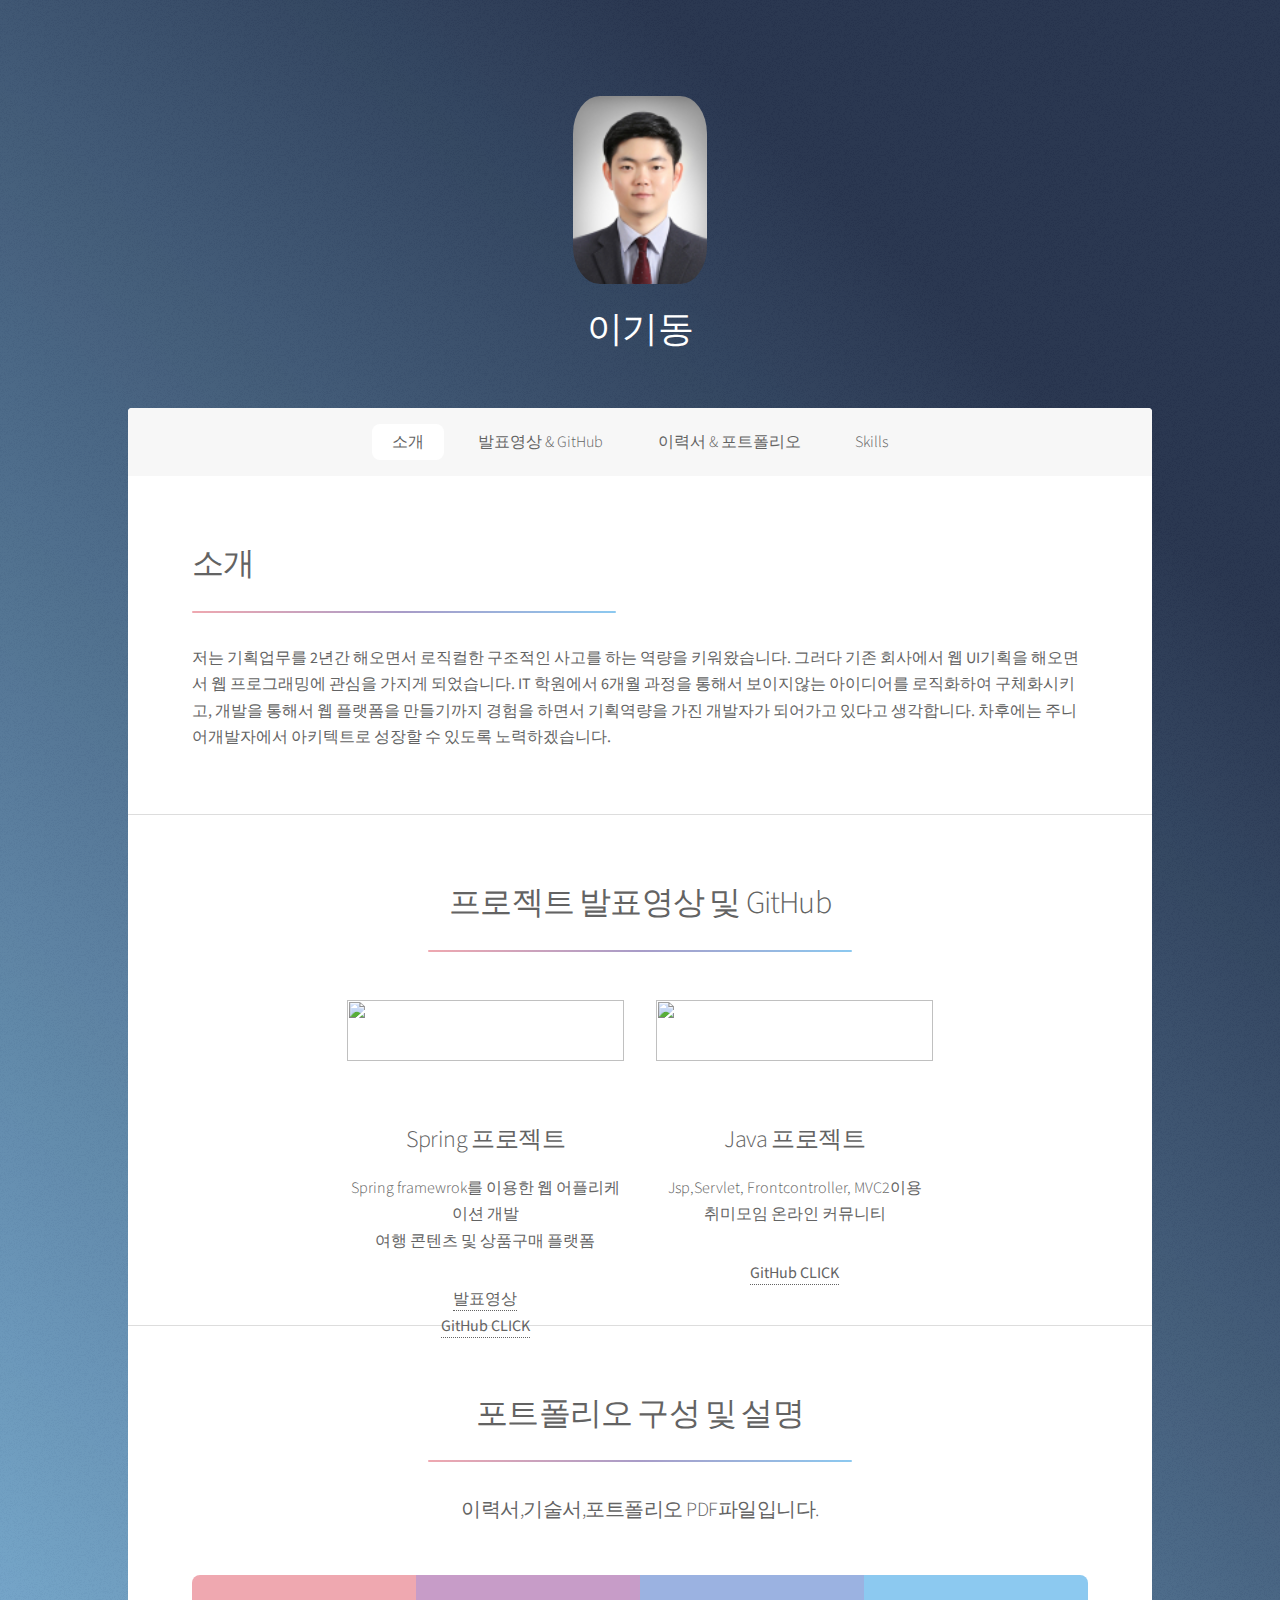
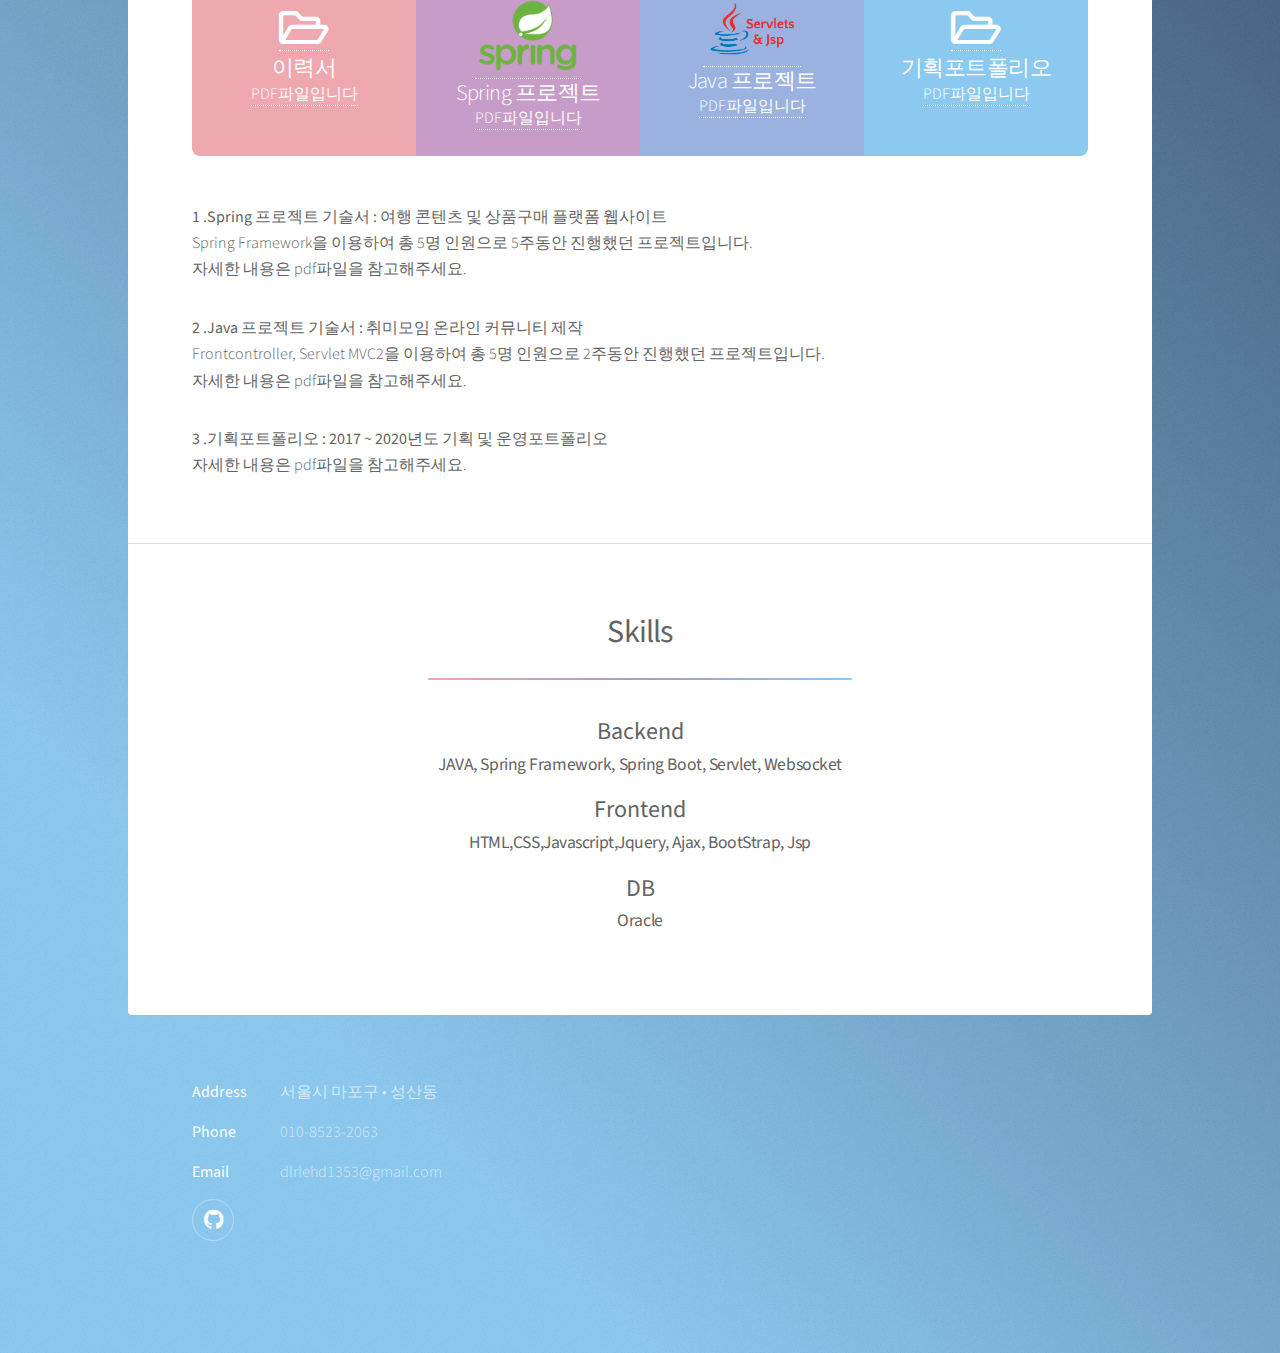
==== commit f1d89c90: "Update index.html" ====
--- a/index.html
+++ b/index.html
@@ -6,7 +6,7 @@
 -->
 <html>
 	<head>
-		<title>Stellar by HTML5 UP</title>
+		<title>이기동 이력서</title>
 		<meta charset="utf-8" />
 		<meta name="viewport" content="width=device-width, initial-scale=1, user-scalable=no" />
 		<link rel="stylesheet" href="assets/css/main.css" />
@@ -27,8 +27,8 @@
 					<nav id="nav">
 						<ul>
 							<li><a href="#intro" class="active">소개</a></li>
-							<li><a href="#first">구현영상 & GitHub</a></li>
-							<li><a href="#second">이력서 & PDF파일</a></li>
+							<li><a href="#first">발표영상 & GitHub</a></li>
+							<li><a href="#second">이력서 & 포트폴리오</a></li>
 							<li><a href="#cta">Skills</a></li>
 						</ul>
 					</nav>
@@ -43,13 +43,12 @@
 										<header class="major">
 											<h2>소개</h2>
 										</header>
-										<p class="font_size">저는 체계적인 일처리를 통해 효율을 높이려고 하는 편입니다. <br>
-											국비지원을 통해 IT 관련 수업을 들으며 새로운 지식을 배울 때 마다 더욱더 흥미를 가지게 되었습니다. &nbsp;
-											제대로 공부해 보자라는 생각에 저만의 공부 플래너노트를 작성하기 시작했습니다. &nbsp; 
-											또한 사용자의 환경개선을 위해 무엇이 필요한지 생각하며 공부하였습니다. &nbsp;
-											특히,&nbsp; 수업과는 별도로 제 개인 프로젝트를 만들고 개인 스터디 일정을 확보하여 배운 내용을 완벽히 이해하려고 했습니다. &nbsp;
-											무엇보다 문제를 하나씩 해결하는 과정에서 성취감과 즐거움 느꼇으며 어려움을 하나씩 해결해 나가는 것이 저의 성격과
-											잘 맞다는 것이 좋았습니다. &nbsp; 이러한 장점은 더욱 강화하여 개발 적임자로 인정받고 싶습니다.
+										<p class="font_size">
+											저는 기획업무를 2년간 해오면서 로직컬한 구조적인 사고를 하는 역량을 키워왔습니다. 
+											그러다 기존 회사에서 웹 UI기획을 해오면서 웹 프로그래밍에 관심을 가지게 되었습니다. 
+											IT 학원에서 6개월 과정을 통해서 보이지않는 아이디어를 로직화하여 구체화시키고, 
+											개발을 통해서 웹 플랫폼을 만들기까지 경험을 하면서 기획역량을 가진 개발자가 되어가고 있다고 생각합니다.
+											차후에는 주니어개발자에서 아키텍트로 성장할 수 있도록 노력하겠습니다. 
 										</p>
 									</div>
 								</div>
@@ -58,22 +57,22 @@
 						<!-- First Section -->
 							<section id="first" class="main special">
 								<header class="major">
-									<h2>프로젝트 구현 영상 및 GitHub</h2>
+									<h2>프로젝트 발표영상 및 GitHub</h2>
 								</header>
 								<ul class="features">
 									<li>
 										<img class="project_imgMain" src="images/java 메인화면.png"></img>
 										<h2>Spring 프로젝트</h2>
-										<p>첫번째 JAVA 프로젝트 <br>데이터베이스 연동 자바 프로젝트</p>
+										<p>Spring framewrok를 이용한 웹 어플리케이션 개발 <br>여행 콘텐츠 및 상품구매 플랫폼</p>
 										<a href="https://bit.ly/3nSnLwA"><strong>발표영상</strong></a>
 										<br>
-										<a href="https://github.com/ricky9397/MiniProject"><strong>GitHub CLICK</strong></a>
+										<a href="https://github.com/Leekidong1/study/tree/master/%ED%8C%8C%EC%9D%B4%EB%84%90%ED%94%84%EB%A1%9C%EC%A0%9D%ED%8A%B8(2021.07.26~2021.09.05)/flenda"><strong>GitHub CLICK</strong></a>
 									</li>
 									<li>
 										<img class="project_imgMain" src="images/springmain.png"></img>
 										<h2>Java 프로젝트</h2>
 										<p>Jsp,Servlet, Frontcontroller, MVC2이용<br>취미모임 온라인 커뮤니티</p>
-										<a href="https://github.com/ricky9397/Spring_FinalProject"><strong>GitHub CLICK</strong></a>
+										<a href="https://github.com/Leekidong1/study/tree/master/%EC%84%B8%EB%AF%B8%ED%94%84%EB%A1%9C%EC%A0%9D%ED%8A%B8(2021.06.21~2021.07.02)/howdy"><strong>GitHub CLICK</strong></a>
 									</li>
 								</ul>
 							</section>
@@ -81,8 +80,8 @@
 						<!-- Second Section -->
 							<section id="second" class="main special">
 								<header class="major">
-									<h2>프로젝트 구성 및 설명</h2>
-									<p>이력서 / 기능구현 PDF파일입니다.</p>
+									<h2>포트폴리오 구성 및 설명</h2>
+									<p>이력서,기술서,포트폴리오 PDF파일입니다.</p>
 								</header>
 								<ul class="statistics">
 									<li class="style1">
@@ -103,12 +102,12 @@
 									</li>
 								</ul>
 								<p class="p_font">
-									<strong class="p_font">1 .Spring 프로젝트 : 여행 콘텐츠 및 상품구매 플랫폼 웹사이트</strong><br>
+									<strong class="p_font">1 .Spring 프로젝트 기술서 : 여행 콘텐츠 및 상품구매 플랫폼 웹사이트</strong><br>
 									Spring Framework을 이용하여 총 5명 인원으로 5주동안 진행했던 프로젝트입니다.<br> 
                                     자세한 내용은 pdf파일을 참고해주세요.
 								</p>									
 								<p class="p_font">
-									<strong class="p_font">2 .Java 프로젝트 : 취미모임 온라인 커뮤니티 제작</strong><br>
+									<strong class="p_font">2 .Java 프로젝트 기술서 : 취미모임 온라인 커뮤니티 제작</strong><br>
                                     Frontcontroller, Servlet MVC2을 이용하여 총 5명 인원으로 2주동안 진행했던 프로젝트입니다.<br> 
                                     자세한 내용은 pdf파일을 참고해주세요.
 								</p>
--- a/assets/css/main.css
+++ b/assets/css/main.css
@@ -2930,7 +2930,7 @@
 
 			.statistics li strong, .statistics li b {
 				display: block;
-				font-size: 1.6em;
+				font-size: 1.4em;
 				line-height: 1.1;
 				color: inherit !important;
 				font-weight: 300;
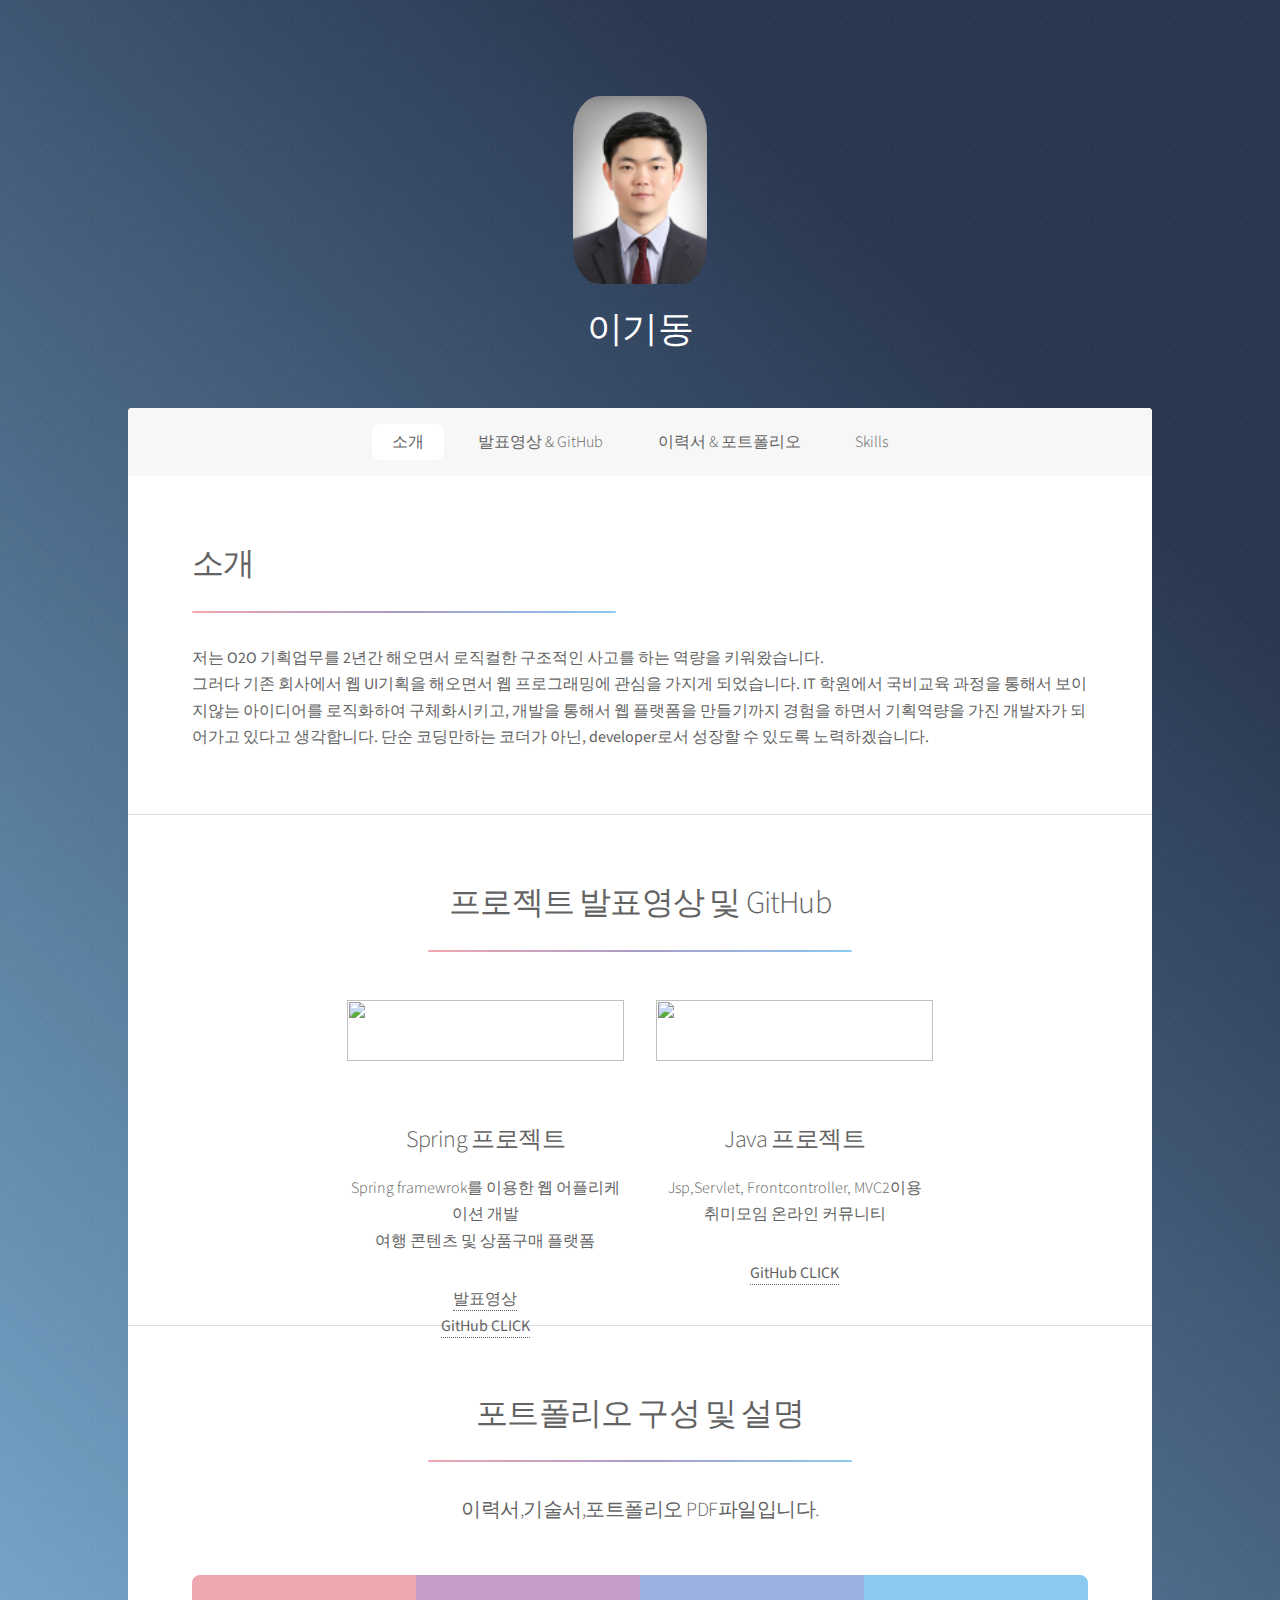
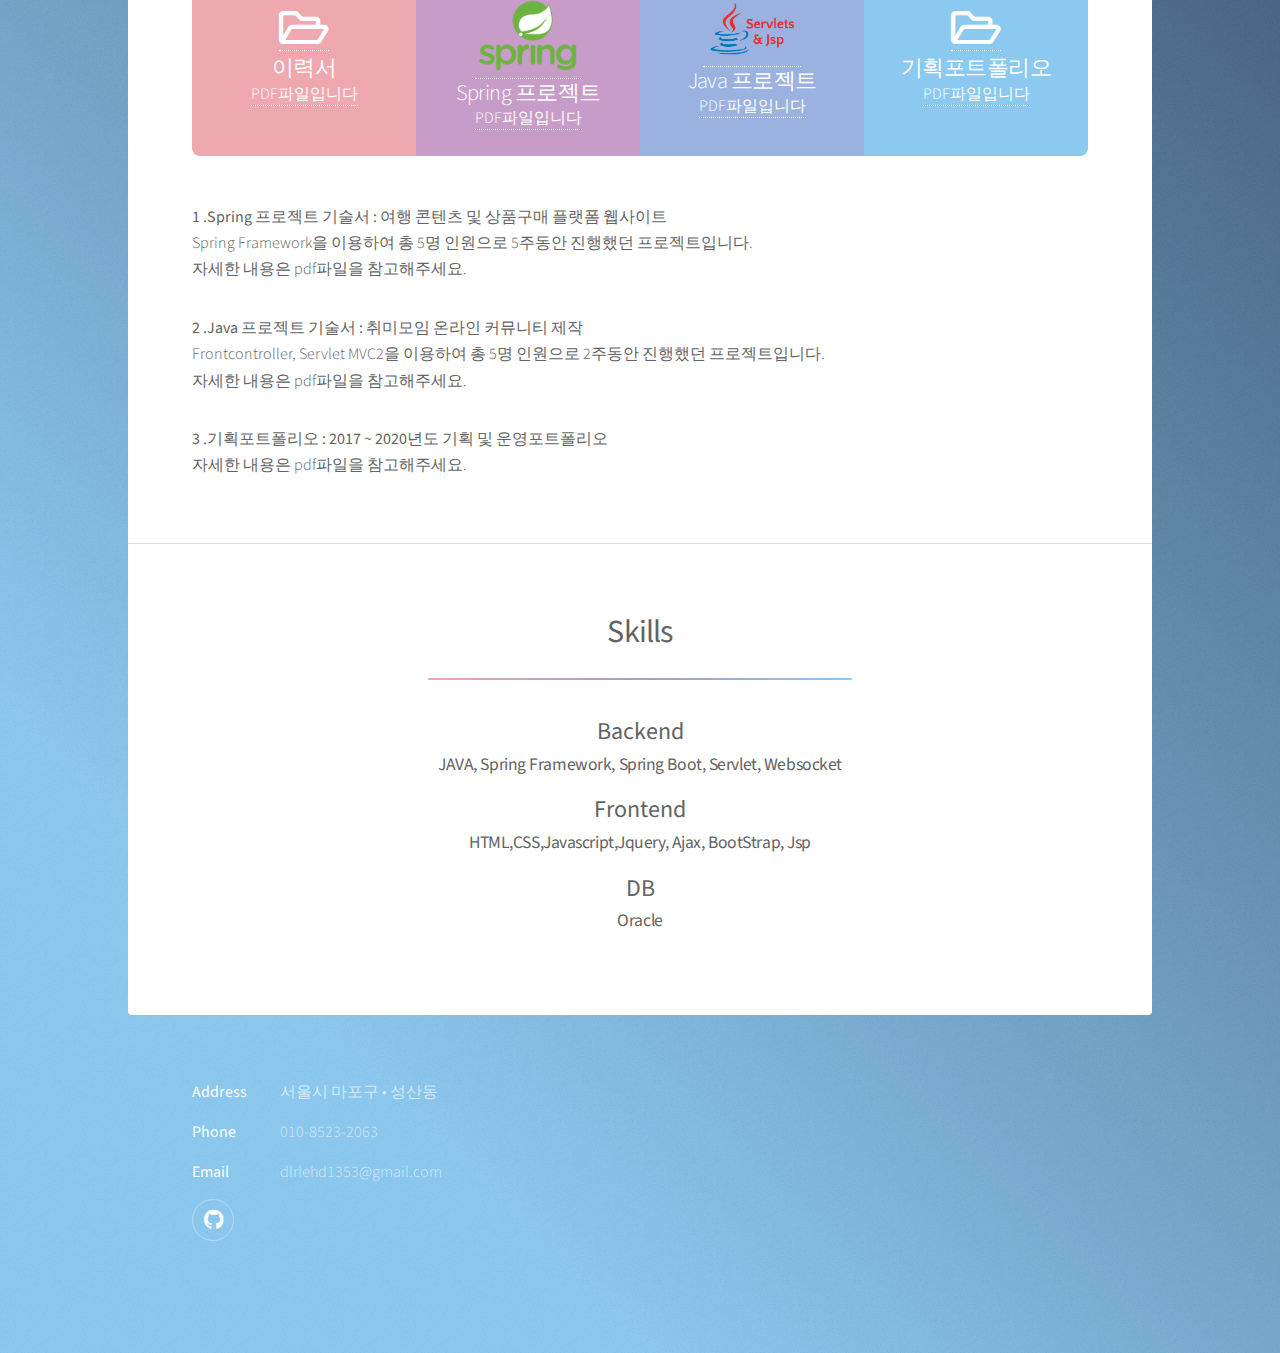
==== commit f23da71d: "Update index.html" ====
--- a/index.html
+++ b/index.html
@@ -44,11 +44,11 @@
 											<h2>소개</h2>
 										</header>
 										<p class="font_size">
-											저는 기획업무를 2년간 해오면서 로직컬한 구조적인 사고를 하는 역량을 키워왔습니다. 
+											저는 O2O 기획업무를 2년간 해오면서 로직컬한 구조적인 사고를 하는 역량을 키워왔습니다.<br>
 											그러다 기존 회사에서 웹 UI기획을 해오면서 웹 프로그래밍에 관심을 가지게 되었습니다. 
-											IT 학원에서 6개월 과정을 통해서 보이지않는 아이디어를 로직화하여 구체화시키고, 
+											IT 학원에서 국비교육 과정을 통해서 보이지않는 아이디어를 로직화하여 구체화시키고, 
 											개발을 통해서 웹 플랫폼을 만들기까지 경험을 하면서 기획역량을 가진 개발자가 되어가고 있다고 생각합니다.
-											차후에는 주니어개발자에서 아키텍트로 성장할 수 있도록 노력하겠습니다. 
+											단순 코딩만하는 코더가 아닌, developer로서 성장할 수 있도록 노력하겠습니다.
 										</p>
 									</div>
 								</div>
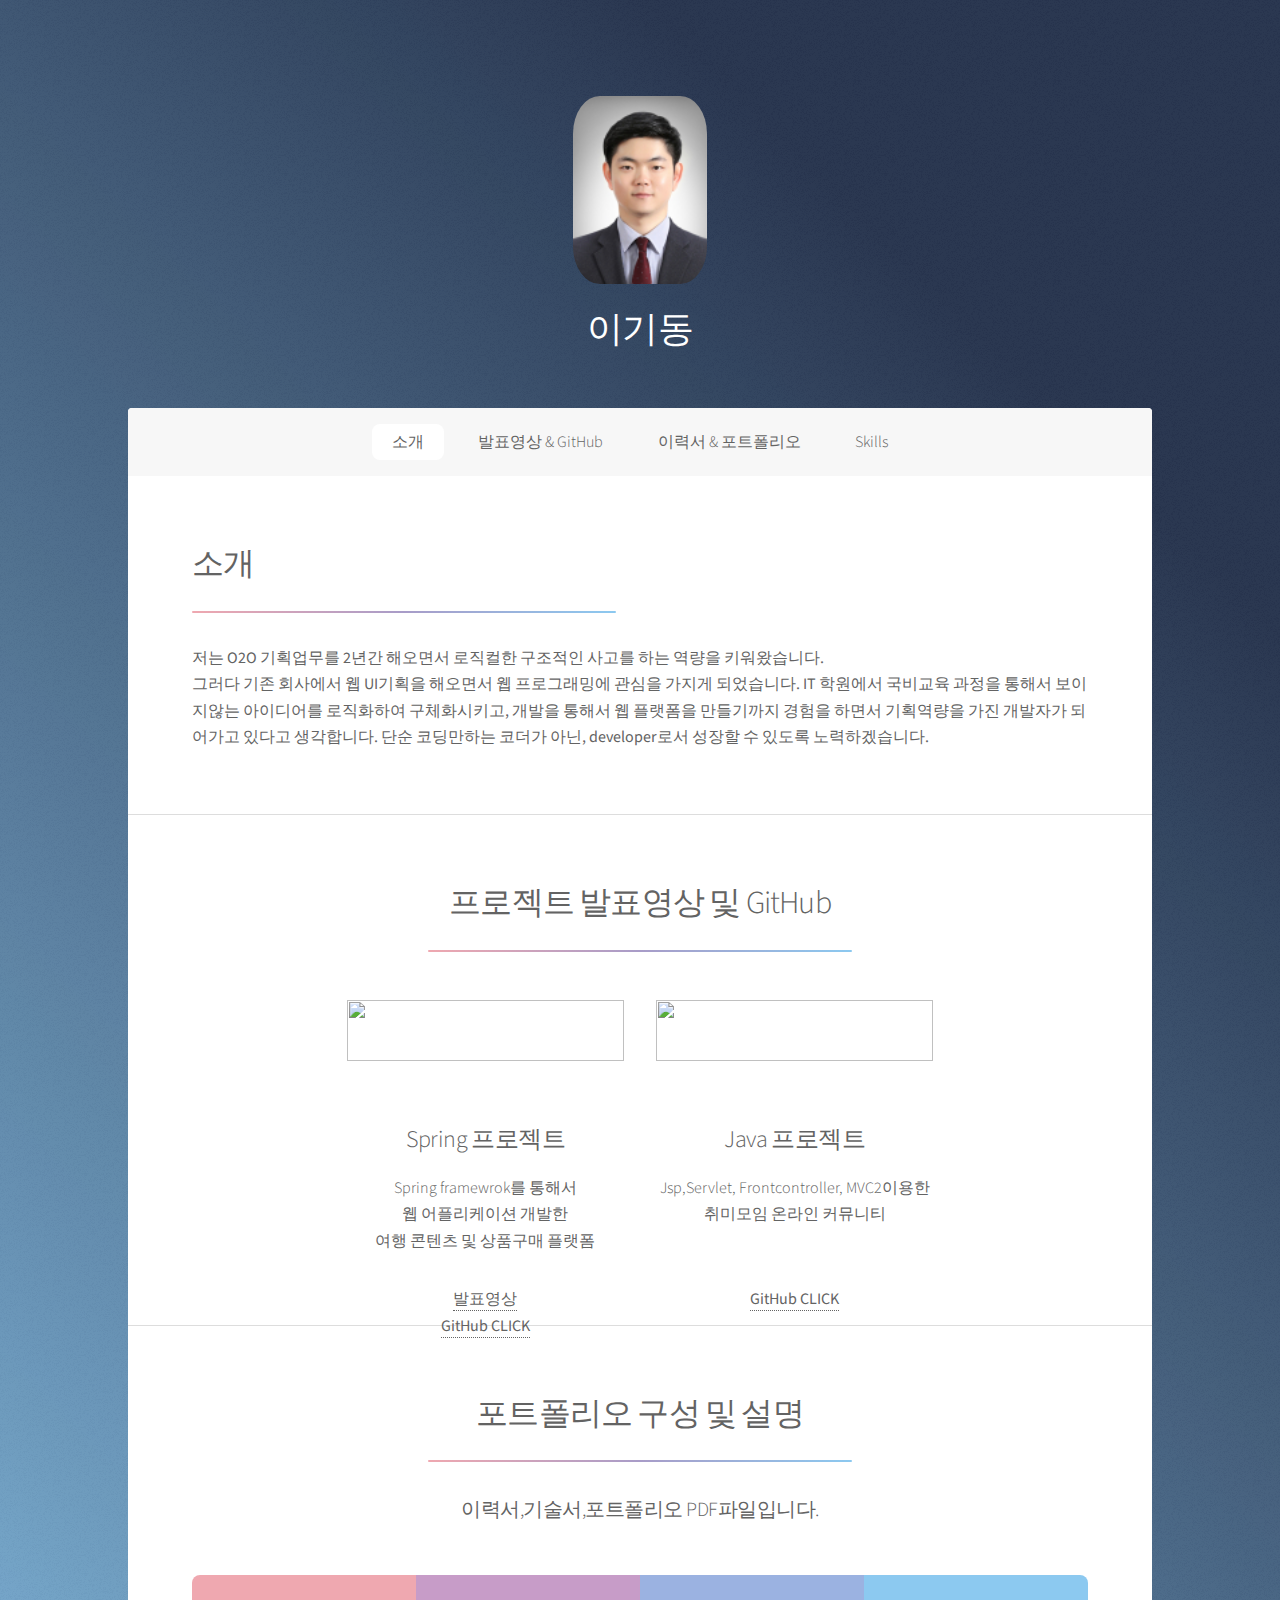
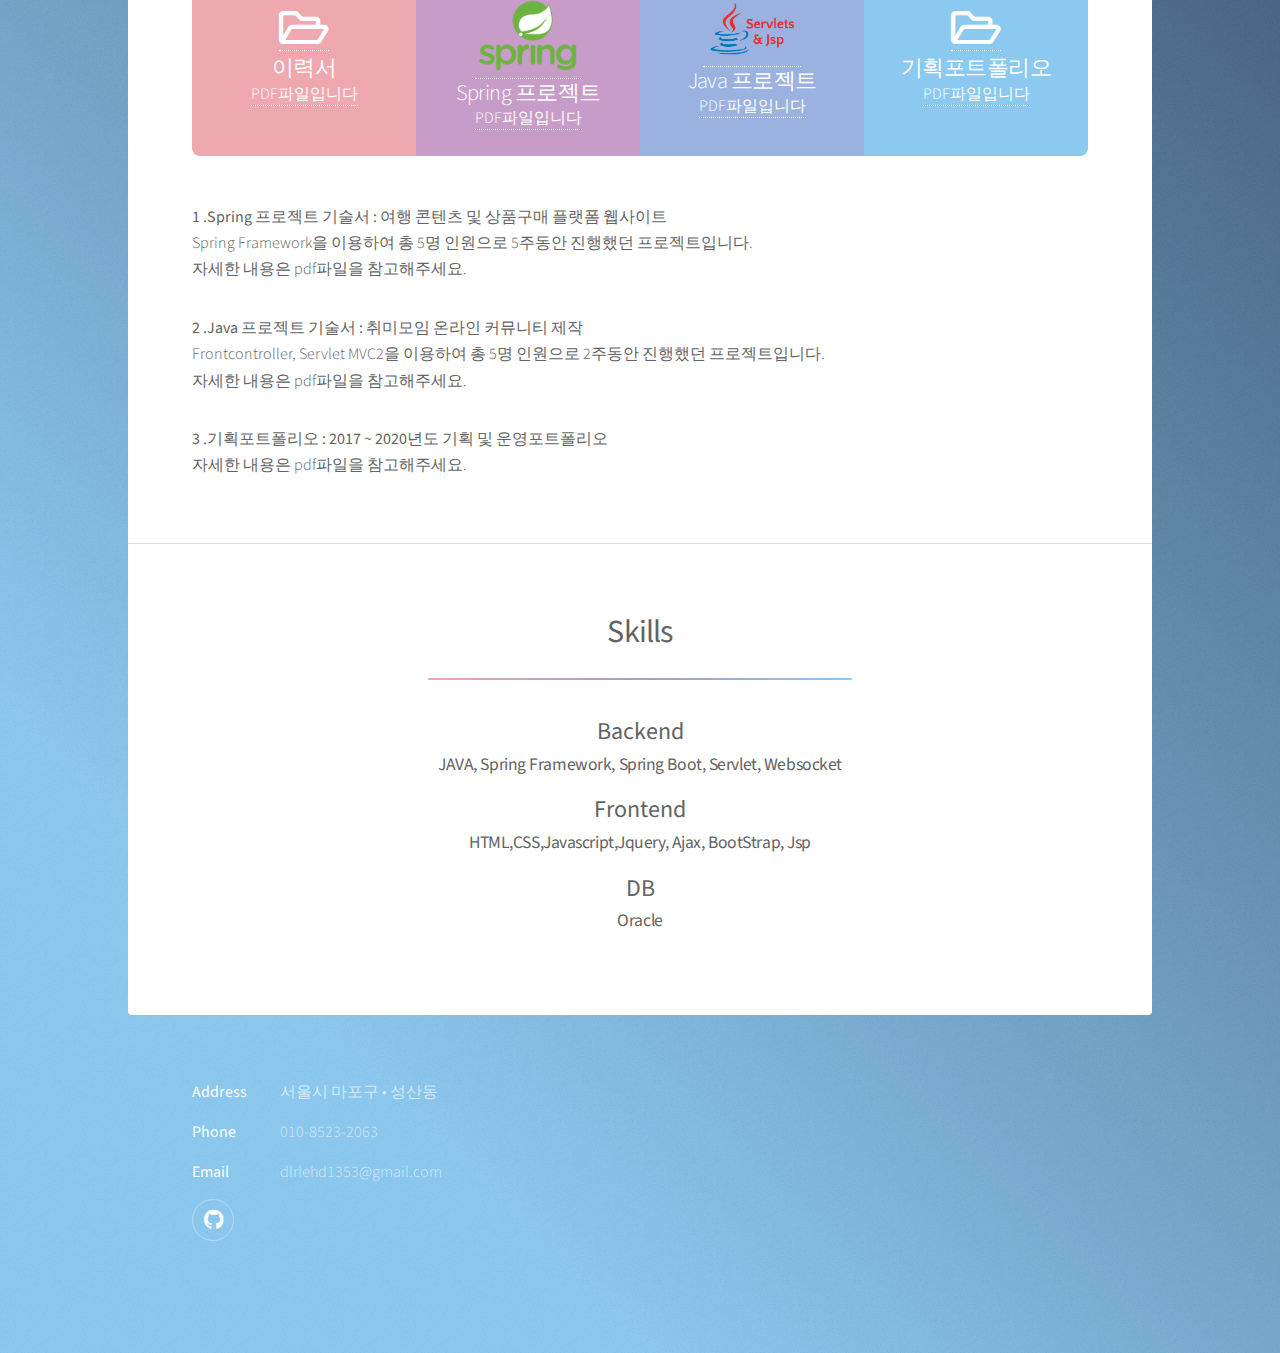
==== commit b05f0087: "Update index.html" ====
--- a/index.html
+++ b/index.html
@@ -63,7 +63,7 @@
 									<li>
 										<img class="project_imgMain" src="images/java 메인화면.png"></img>
 										<h2>Spring 프로젝트</h2>
-										<p>Spring framewrok를 이용한 웹 어플리케이션 개발 <br>여행 콘텐츠 및 상품구매 플랫폼</p>
+										<p>Spring framewrok를 통해서<br> 웹 어플리케이션 개발한<br>여행 콘텐츠 및 상품구매 플랫폼</p>
 										<a href="https://bit.ly/3nSnLwA"><strong>발표영상</strong></a>
 										<br>
 										<a href="https://github.com/Leekidong1/study/tree/master/%ED%8C%8C%EC%9D%B4%EB%84%90%ED%94%84%EB%A1%9C%EC%A0%9D%ED%8A%B8(2021.07.26~2021.09.05)/flenda"><strong>GitHub CLICK</strong></a>
@@ -71,7 +71,8 @@
 									<li>
 										<img class="project_imgMain" src="images/springmain.png"></img>
 										<h2>Java 프로젝트</h2>
-										<p>Jsp,Servlet, Frontcontroller, MVC2이용<br>취미모임 온라인 커뮤니티</p>
+										<p>Jsp,Servlet, Frontcontroller, MVC2이용한<br>취미모임 온라인 커뮤니티</p>
+										<br>
 										<a href="https://github.com/Leekidong1/study/tree/master/%EC%84%B8%EB%AF%B8%ED%94%84%EB%A1%9C%EC%A0%9D%ED%8A%B8(2021.06.21~2021.07.02)/howdy"><strong>GitHub CLICK</strong></a>
 									</li>
 								</ul>
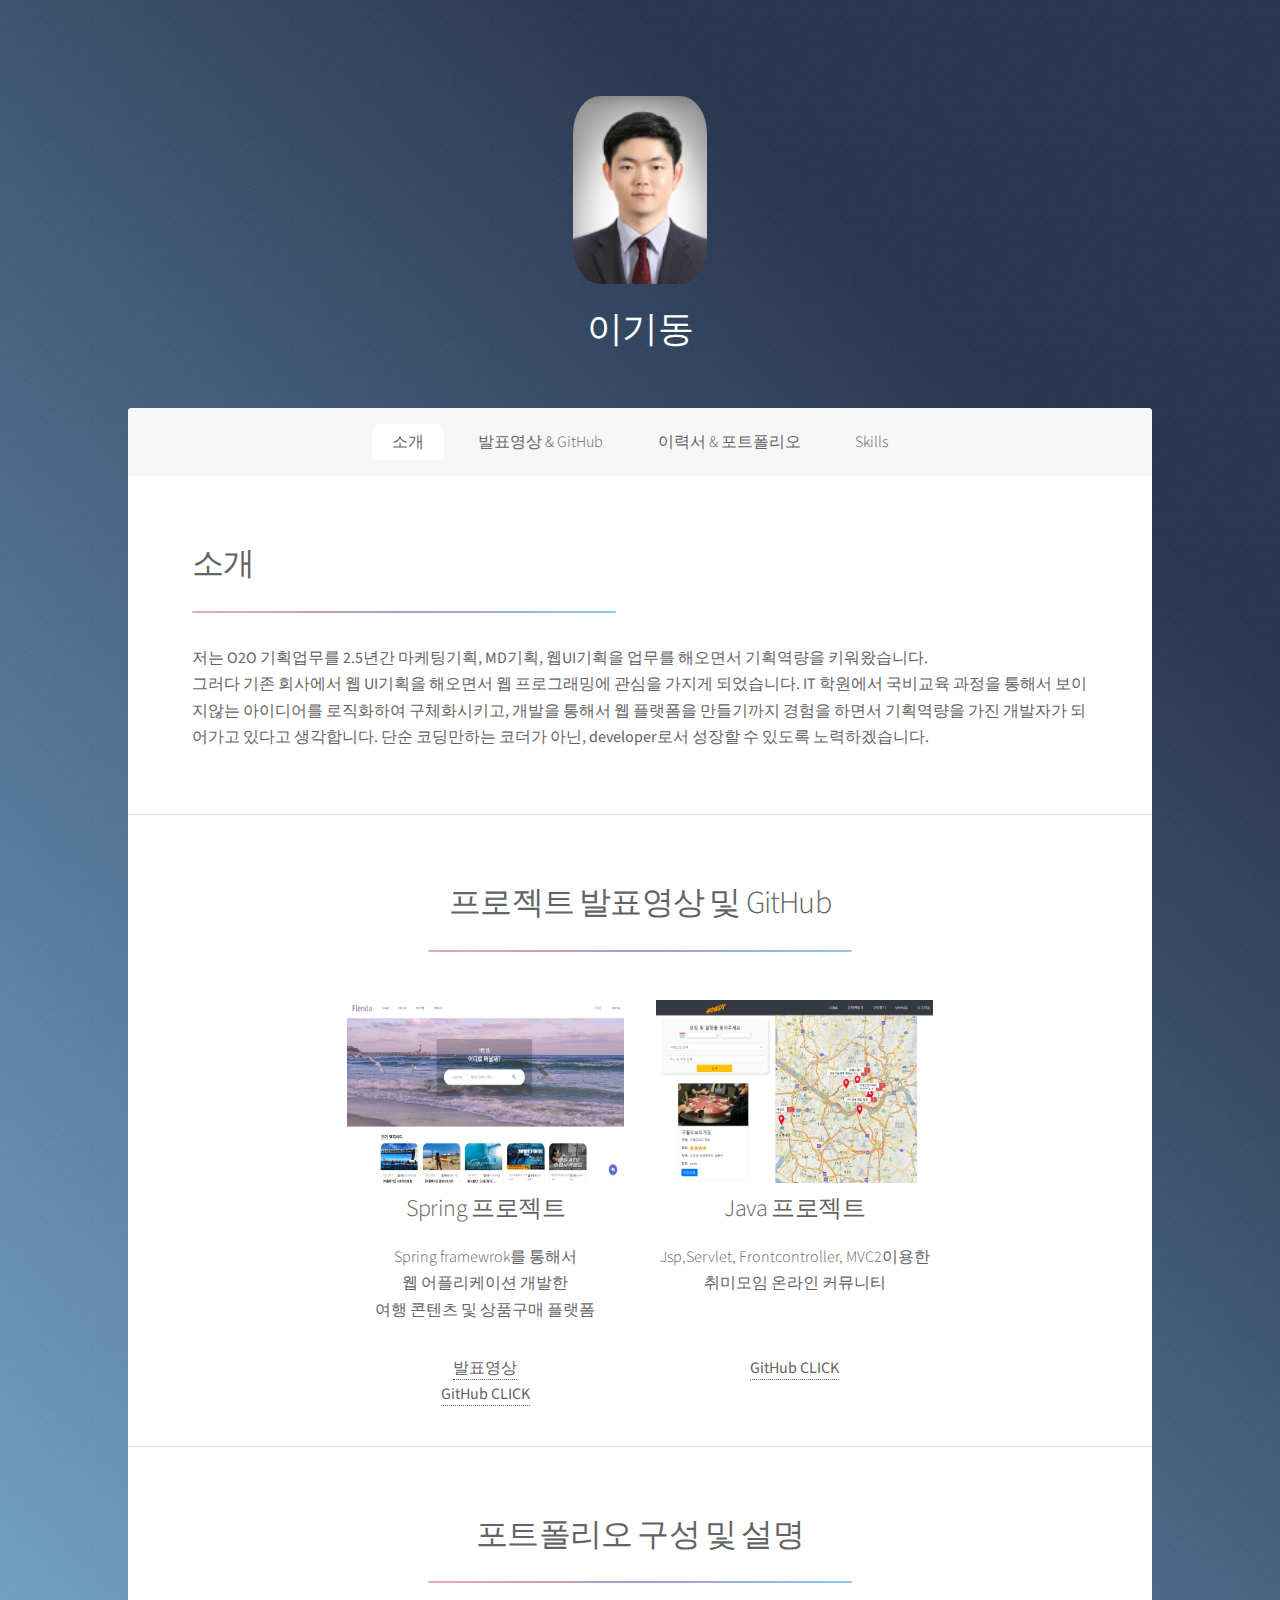
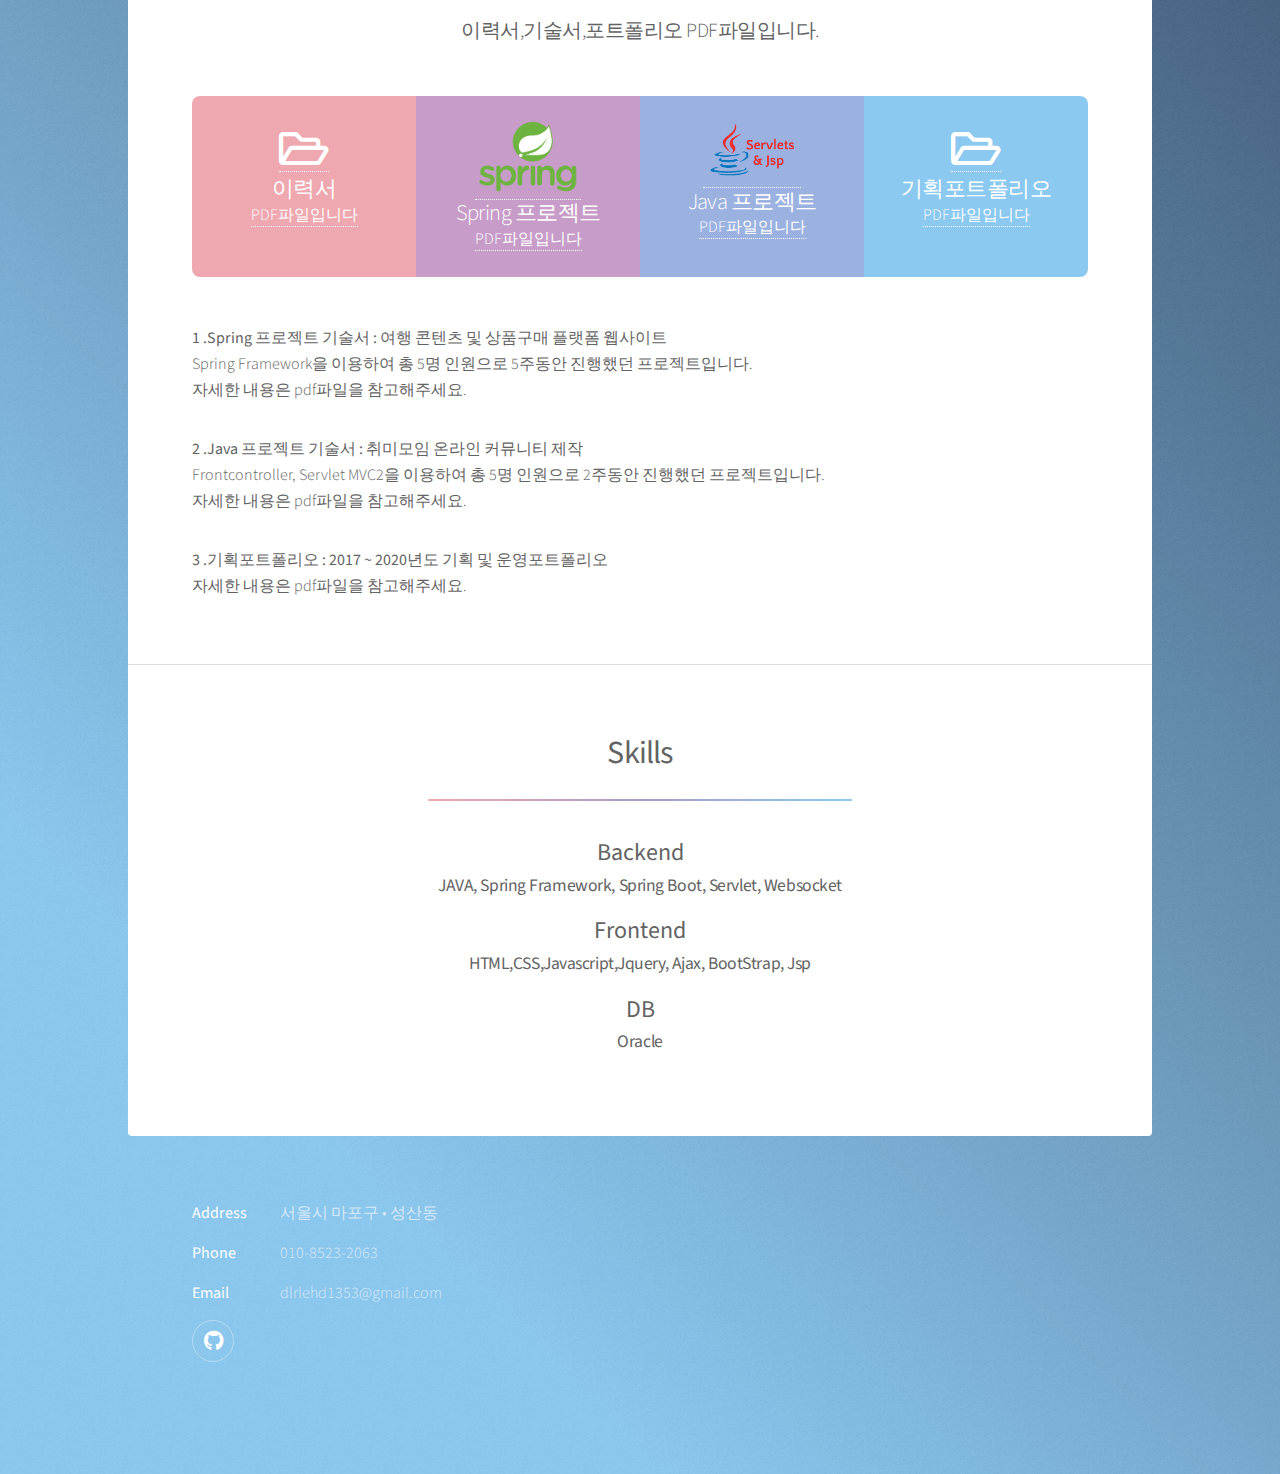
==== commit 1f36850b: "update_resume_20211006" ====
--- a/index.html
+++ b/index.html
@@ -44,7 +44,7 @@
 											<h2>소개</h2>
 										</header>
 										<p class="font_size">
-											저는 O2O 기획업무를 2년간 해오면서 로직컬한 구조적인 사고를 하는 역량을 키워왔습니다.<br>
+											저는 O2O 기획업무를 2.5년간 마케팅기획, MD기획, 웹UI기획을 업무를 해오면서 기획역량을 키워왔습니다.<br>
 											그러다 기존 회사에서 웹 UI기획을 해오면서 웹 프로그래밍에 관심을 가지게 되었습니다. 
 											IT 학원에서 국비교육 과정을 통해서 보이지않는 아이디어를 로직화하여 구체화시키고, 
 											개발을 통해서 웹 플랫폼을 만들기까지 경험을 하면서 기획역량을 가진 개발자가 되어가고 있다고 생각합니다.
@@ -61,7 +61,7 @@
 								</header>
 								<ul class="features">
 									<li>
-										<img class="project_imgMain" src="images/java 메인화면.png"></img>
+										<img class="project_imgMain" src="images/flenda_main.jpg"></img>
 										<h2>Spring 프로젝트</h2>
 										<p>Spring framewrok를 통해서<br> 웹 어플리케이션 개발한<br>여행 콘텐츠 및 상품구매 플랫폼</p>
 										<a href="https://bit.ly/3nSnLwA"><strong>발표영상</strong></a>
@@ -69,7 +69,7 @@
 										<a href="https://github.com/Leekidong1/study/tree/master/%ED%8C%8C%EC%9D%B4%EB%84%90%ED%94%84%EB%A1%9C%EC%A0%9D%ED%8A%B8(2021.07.26~2021.09.05)/flenda"><strong>GitHub CLICK</strong></a>
 									</li>
 									<li>
-										<img class="project_imgMain" src="images/springmain.png"></img>
+										<img class="project_imgMain" src="images/searching.jpg"></img>
 										<h2>Java 프로젝트</h2>
 										<p>Jsp,Servlet, Frontcontroller, MVC2이용한<br>취미모임 온라인 커뮤니티</p>
 										<br>
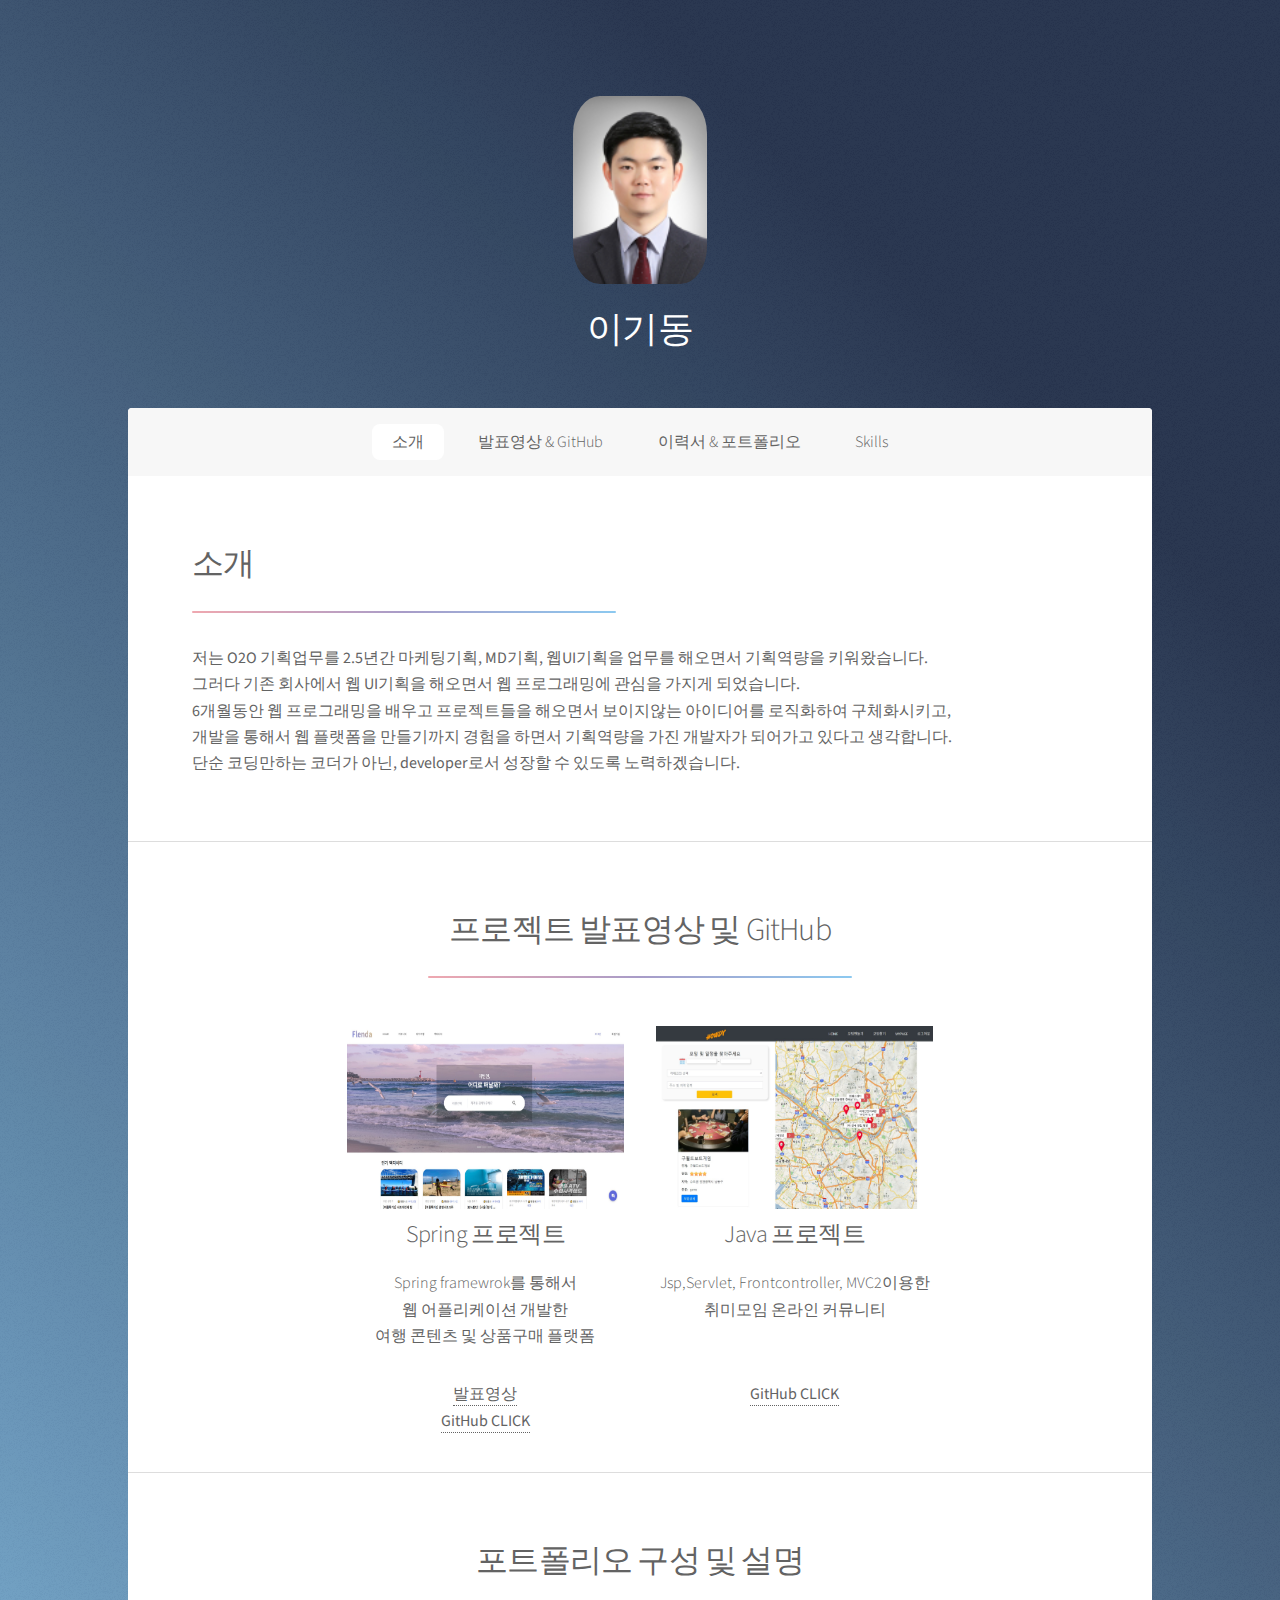
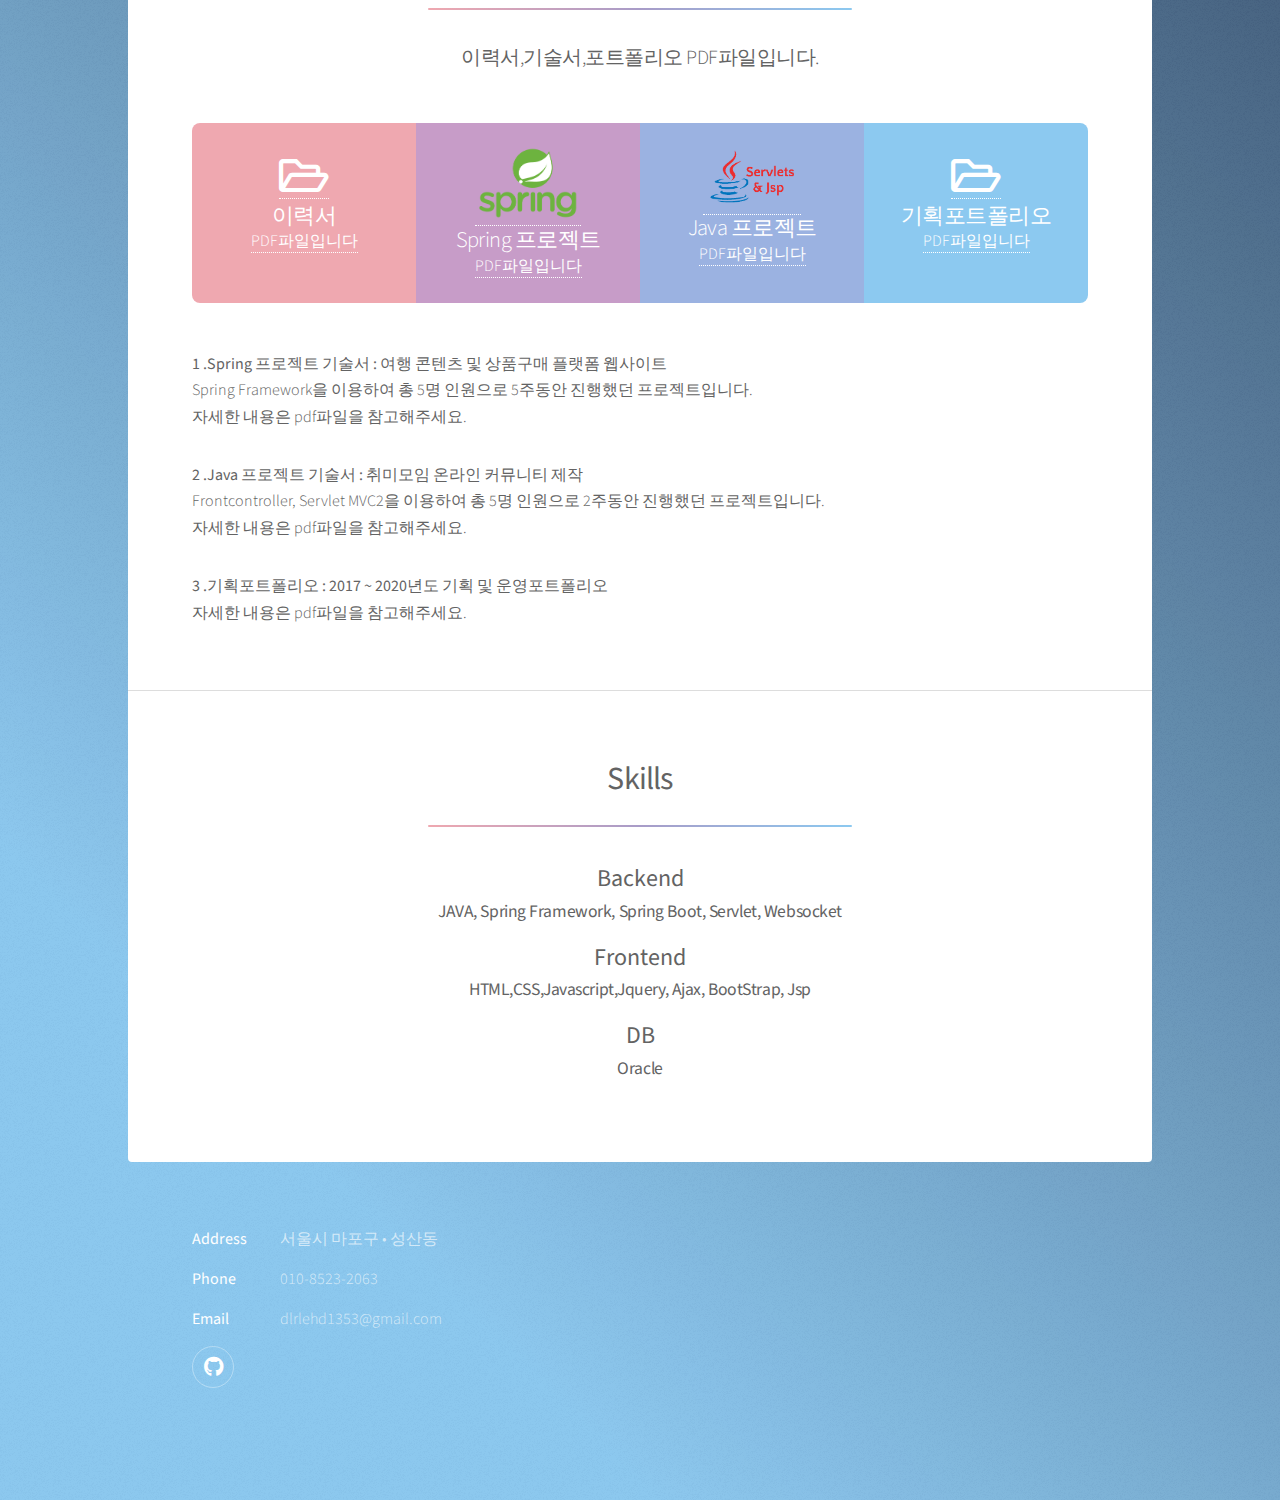
==== commit 525a7c16: "Update index.html" ====
--- a/index.html
+++ b/index.html
@@ -45,10 +45,10 @@
 										</header>
 										<p class="font_size">
 											저는 O2O 기획업무를 2.5년간 마케팅기획, MD기획, 웹UI기획을 업무를 해오면서 기획역량을 키워왔습니다.<br>
-											그러다 기존 회사에서 웹 UI기획을 해오면서 웹 프로그래밍에 관심을 가지게 되었습니다. 
-											IT 학원에서 국비교육 과정을 통해서 보이지않는 아이디어를 로직화하여 구체화시키고, 
-											개발을 통해서 웹 플랫폼을 만들기까지 경험을 하면서 기획역량을 가진 개발자가 되어가고 있다고 생각합니다.
-											단순 코딩만하는 코더가 아닌, developer로서 성장할 수 있도록 노력하겠습니다.
+											그러다 기존 회사에서 웹 UI기획을 해오면서 웹 프로그래밍에 관심을 가지게 되었습니다.<br> 
+											6개월동안 웹 프로그래밍을 배우고 프로젝트들을 해오면서 보이지않는 아이디어를 로직화하여 구체화시키고,<br> 
+											개발을 통해서 웹 플랫폼을 만들기까지 경험을 하면서 기획역량을 가진 개발자가 되어가고 있다고 생각합니다.<br>
+											단순 코딩만하는 코더가 아닌, developer로서 성장할 수 있도록 노력하겠습니다.<br>
 										</p>
 									</div>
 								</div>
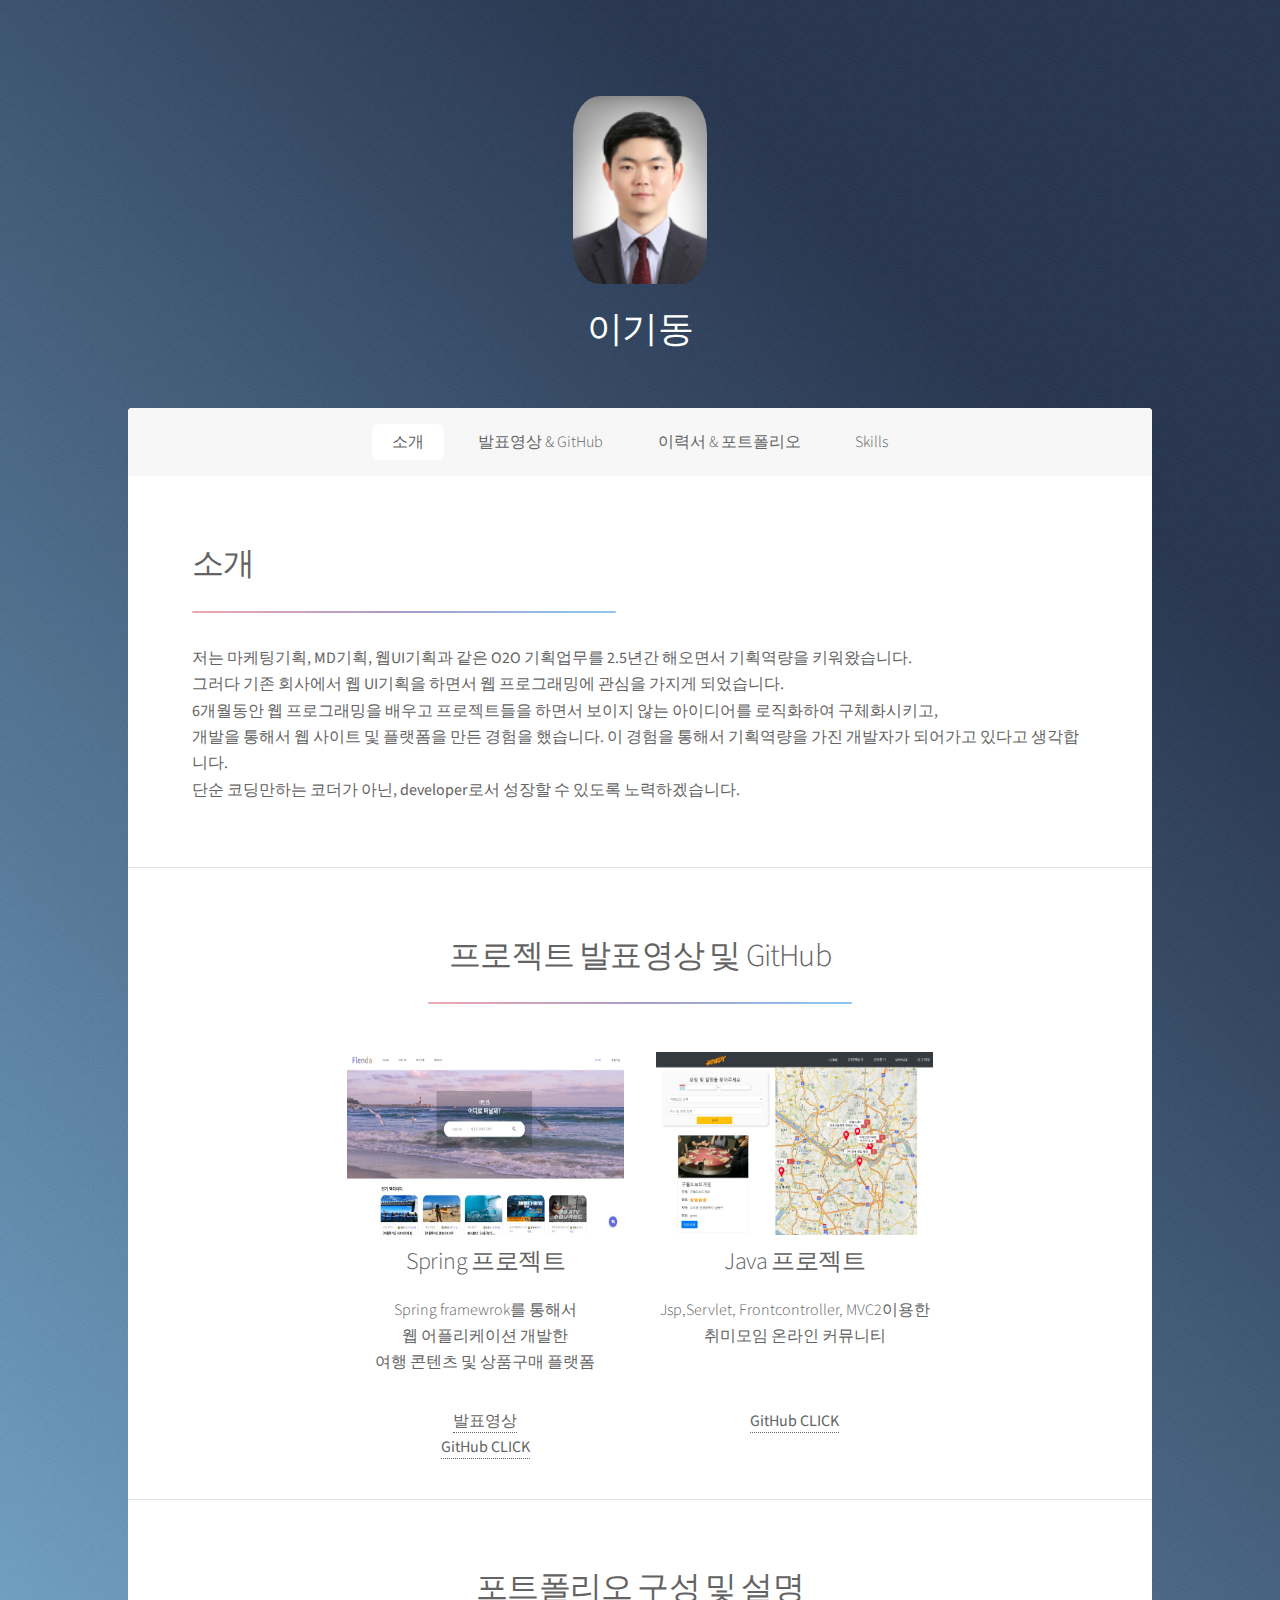
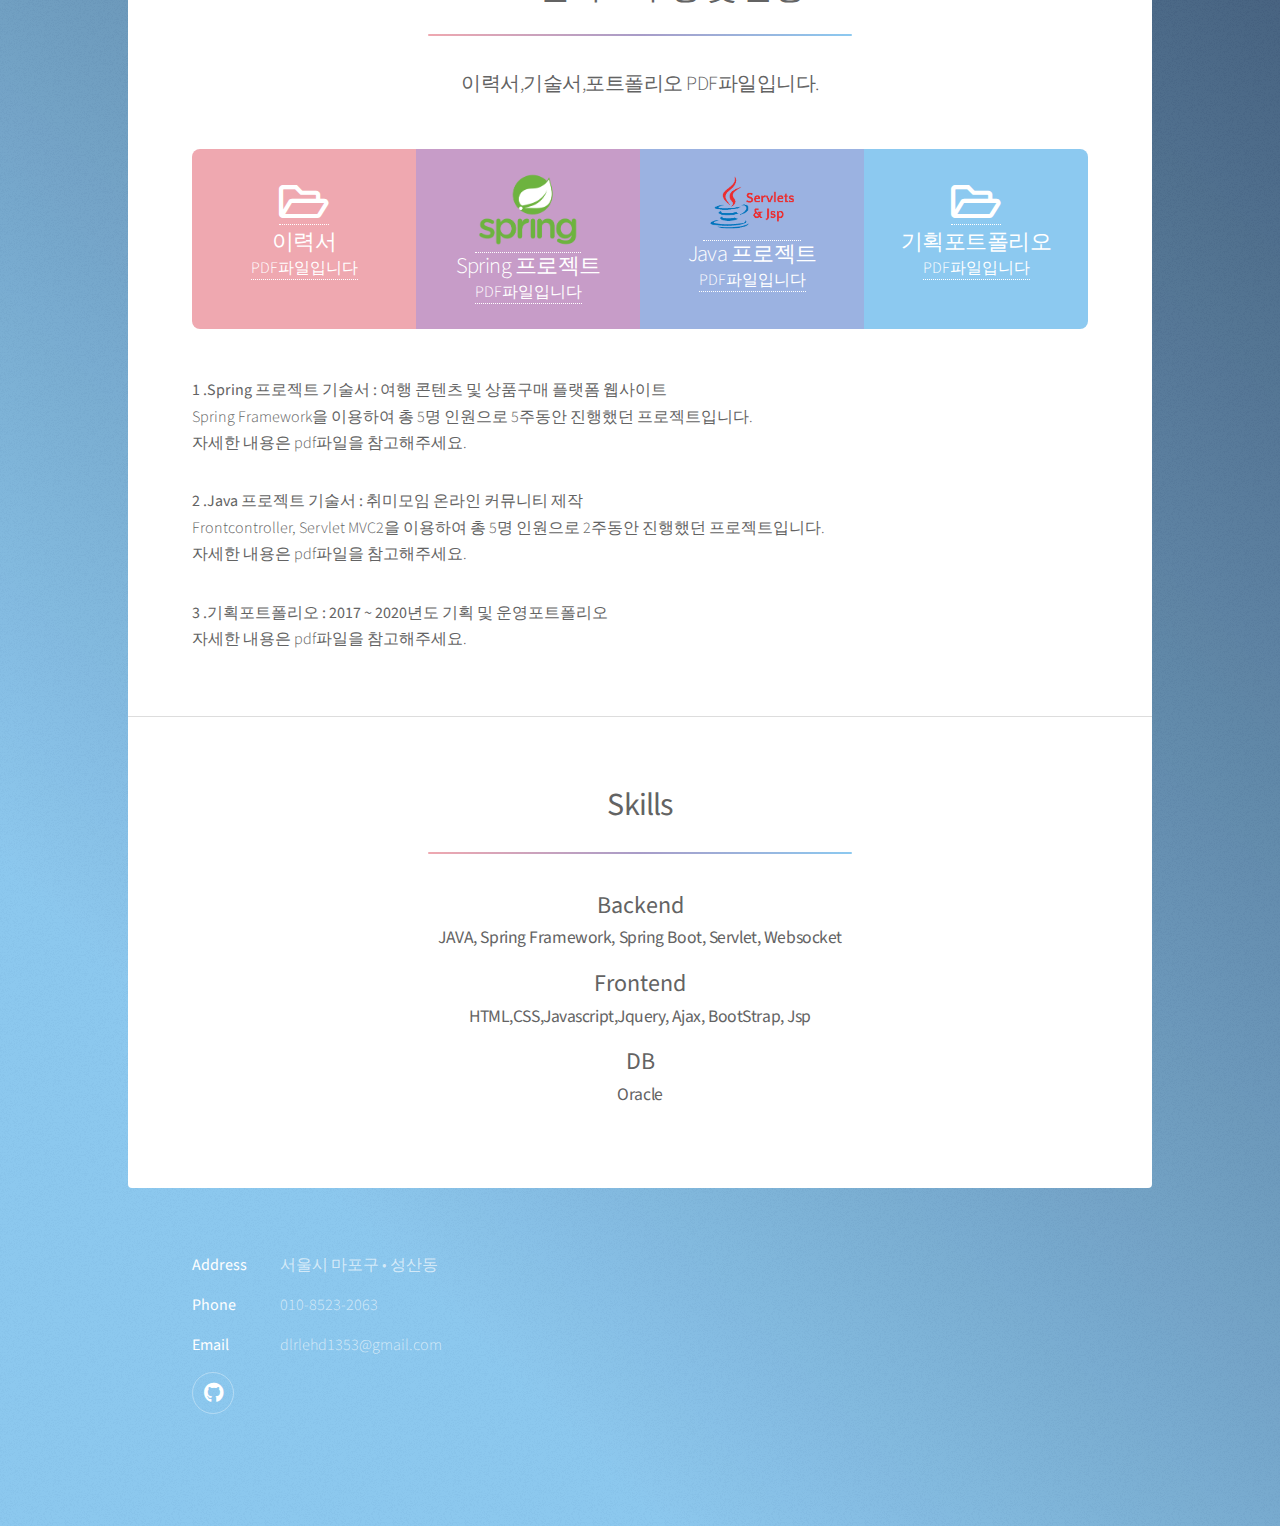
==== commit ecf8e5a0: "Update index.html" ====
--- a/index.html
+++ b/index.html
@@ -44,10 +44,10 @@
 											<h2>소개</h2>
 										</header>
 										<p class="font_size">
-											저는 O2O 기획업무를 2.5년간 마케팅기획, MD기획, 웹UI기획을 업무를 해오면서 기획역량을 키워왔습니다.<br>
-											그러다 기존 회사에서 웹 UI기획을 해오면서 웹 프로그래밍에 관심을 가지게 되었습니다.<br> 
-											6개월동안 웹 프로그래밍을 배우고 프로젝트들을 해오면서 보이지않는 아이디어를 로직화하여 구체화시키고,<br> 
-											개발을 통해서 웹 플랫폼을 만들기까지 경험을 하면서 기획역량을 가진 개발자가 되어가고 있다고 생각합니다.<br>
+											저는 마케팅기획, MD기획, 웹UI기획과 같은 O2O 기획업무를 2.5년간 해오면서 기획역량을 키워왔습니다.<br>
+											그러다 기존 회사에서 웹 UI기획을 하면서 웹 프로그래밍에 관심을 가지게 되었습니다.<br> 
+											6개월동안 웹 프로그래밍을 배우고 프로젝트들을 하면서 보이지 않는 아이디어를 로직화하여 구체화시키고,<br> 
+											개발을 통해서 웹 사이트 및 플랫폼을 만든 경험을 했습니다. 이 경험을 통해서 기획역량을 가진 개발자가 되어가고 있다고 생각합니다.<br>
 											단순 코딩만하는 코더가 아닌, developer로서 성장할 수 있도록 노력하겠습니다.<br>
 										</p>
 									</div>
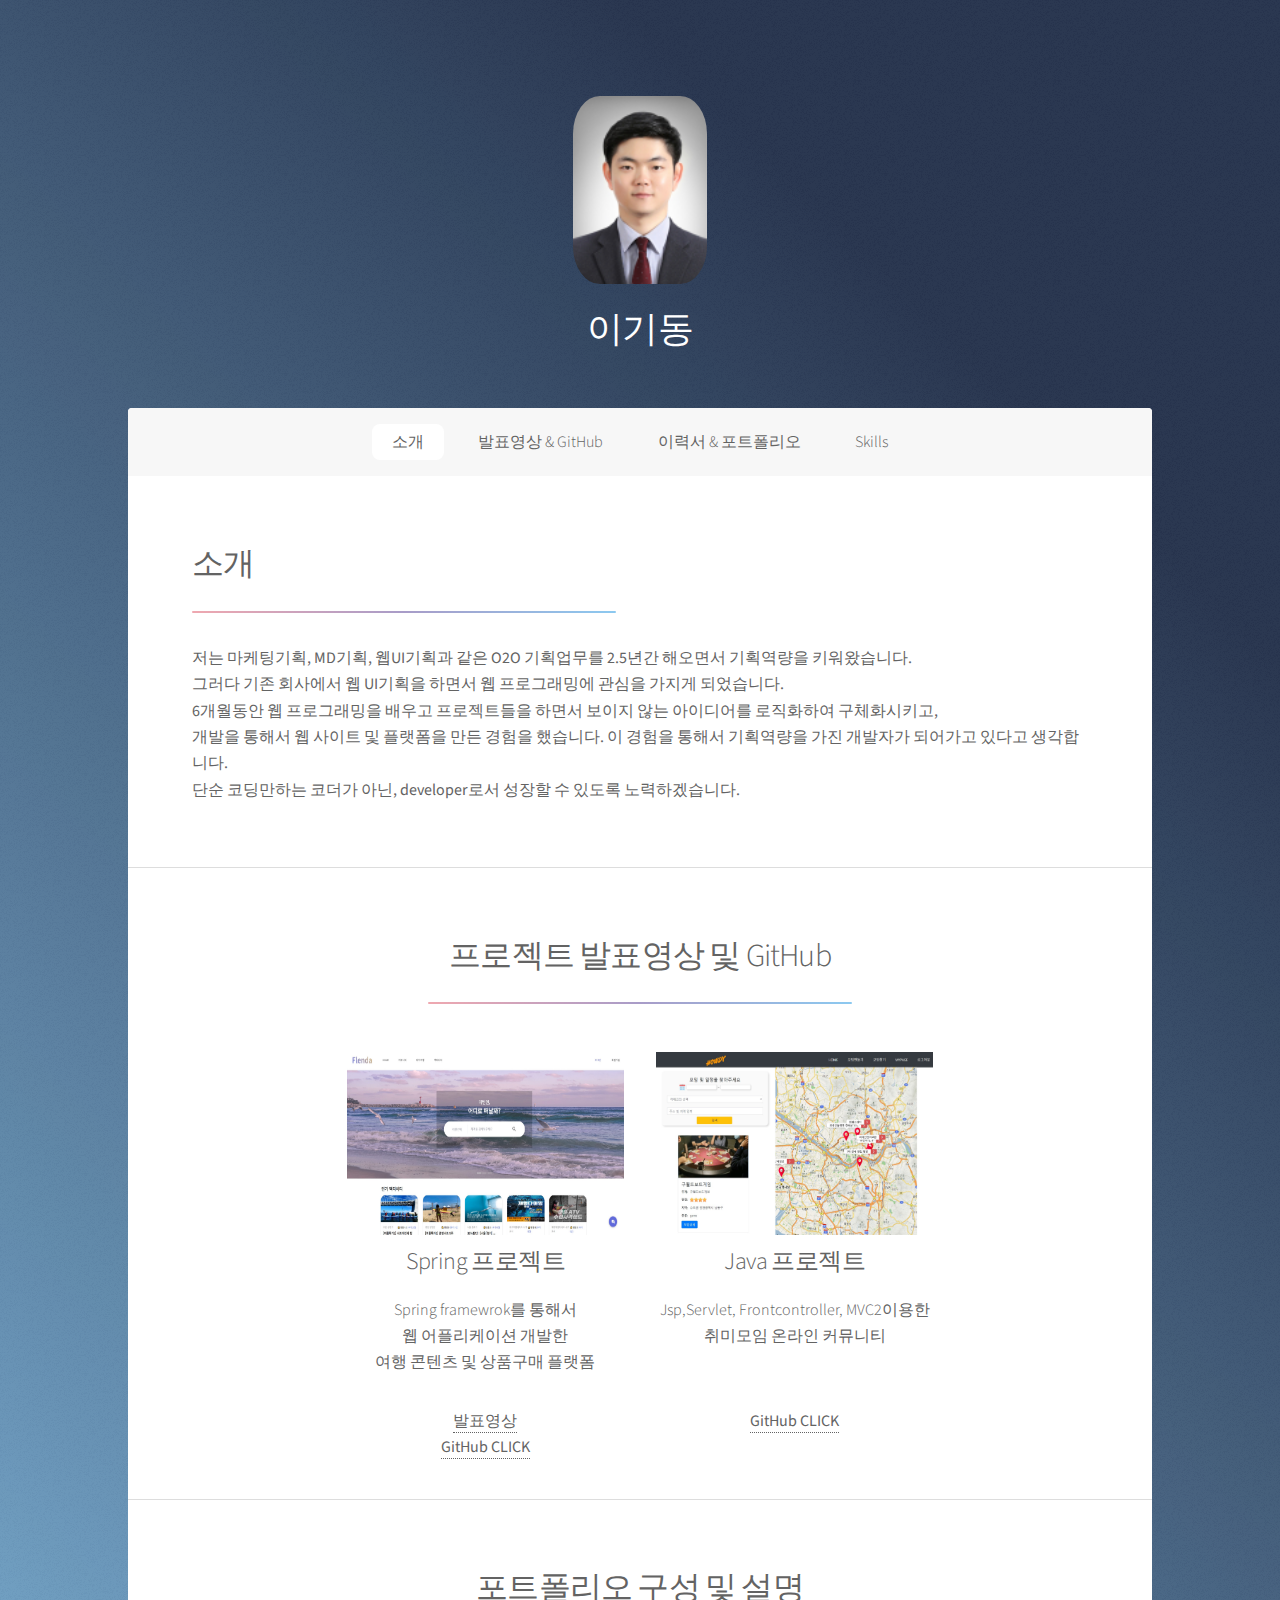
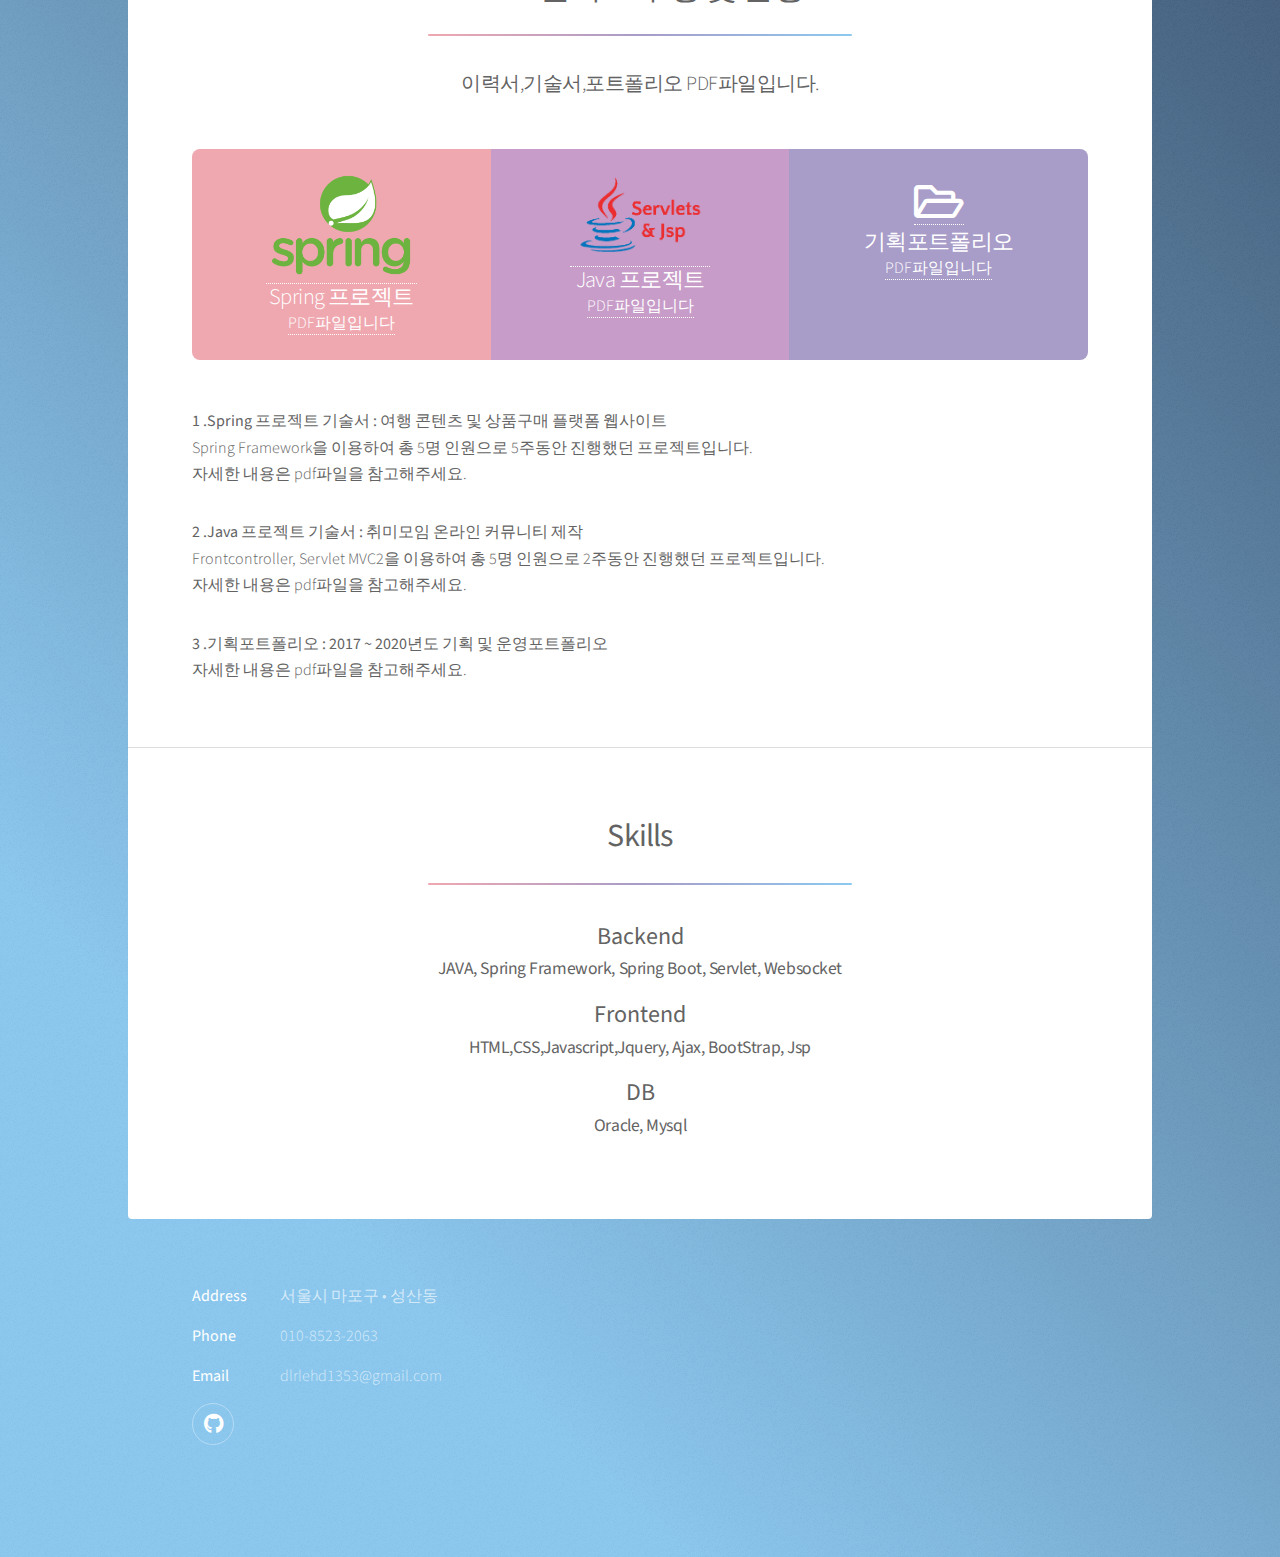
==== commit a871d41f: "update resume" ====
--- a/index.html
+++ b/index.html
@@ -86,18 +86,14 @@
 								</header>
 								<ul class="statistics">
 									<li class="style1">
-										<a href="개발지원_이력 및 자기소개서.pdf"><span class="icon fa-folder-open"></span>
-										<strong>이력서</strong> PDF파일입니다</a>
-									</li>
-									<li class="style2">
 										<a href="(07.26~09.05)final project 기술서.pdf"><img src="images/spring.png" class="jspsevlet_img">
 										<strong>Spring 프로젝트</strong> PDF파일입니다</a>
 									</li>
-									<li class="style4">
+									<li class="style2">
 										<a href="(06.14~07.02)semi project 기술서.pdf"><img src="images/jsp.png" class="spring_img">
 										<strong>Java 프로젝트</strong> PDF파일입니다</a>
 									</li>
-									<li class="style5">
+									<li class="style3">
 										<a href="(2017~2020년도)기획및운영포트폴리오.pdf"><span class="icon fa-folder-open"></span>
 										<strong>기획포트폴리오</strong> PDF파일입니다</a>
 									</li>
@@ -124,7 +120,7 @@
 									<h2 class="font_size">Skills</h2>
 									<strong class="font_size2">Backend</strong><h4 class="font_size">JAVA, Spring Framework, Spring Boot, Servlet, Websocket</h4>
 									<strong class="font_size2">Frontend</strong><h4 class="font_size">HTML,CSS,Javascript,Jquery, Ajax, BootStrap, Jsp</h4>
-									<strong class="font_size2">DB</strong><h4 class="font_size">Oracle</h4>
+									<strong class="font_size2">DB</strong><h4 class="font_size">Oracle, Mysql</h4>
 								</header>
 							</section>
 					</div>
